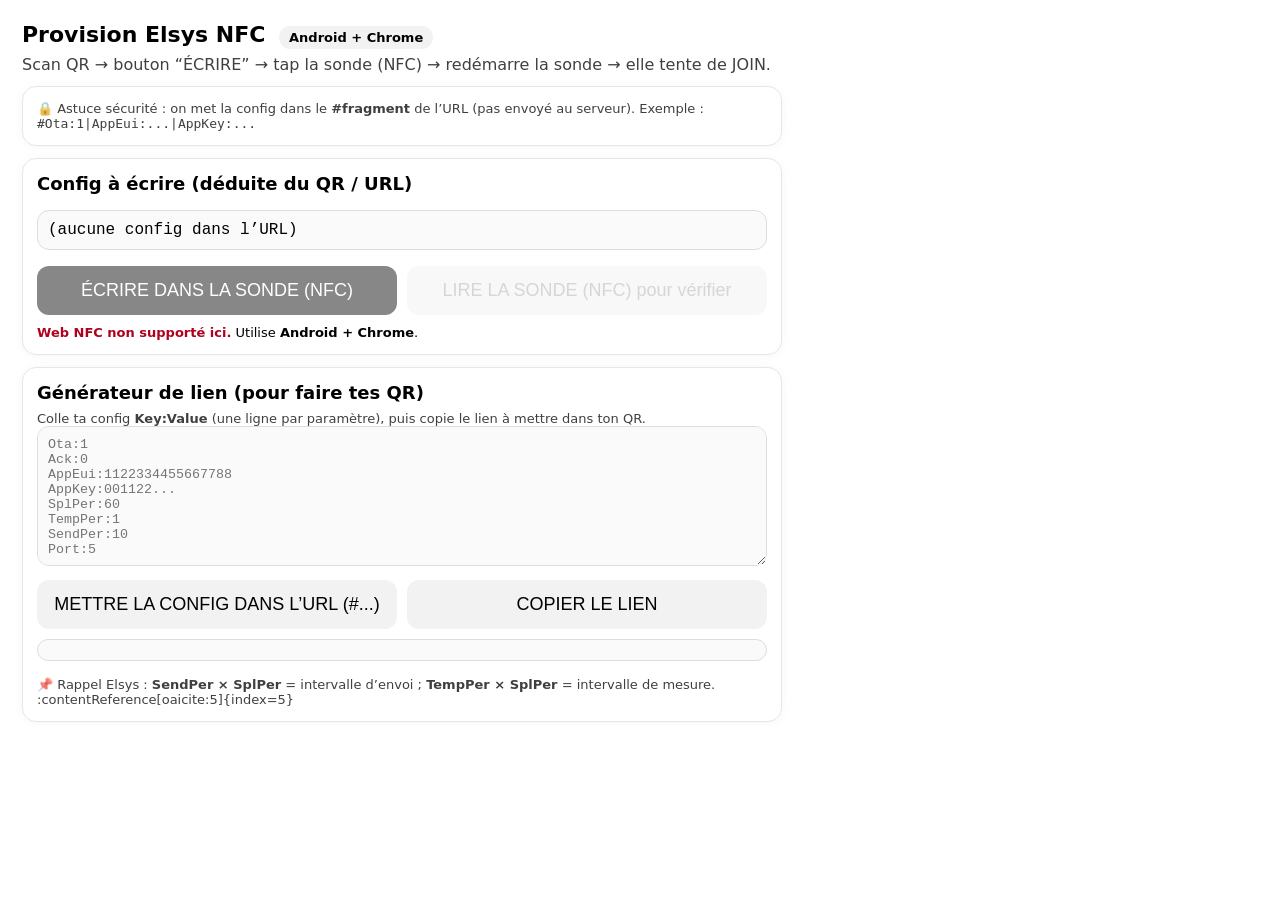
==== index.html @ f0594ad0 "Add files via upload" ====
<!doctype html>
<html lang="fr">
<head>
  <meta charset="utf-8" />
  <meta name="viewport" content="width=device-width,initial-scale=1" />
  <title>Provision Elsys NFC</title>
  <meta name="theme-color" content="#111111">
  <style>
    body{font-family:system-ui,-apple-system,Segoe UI,Roboto,Arial;margin:22px;max-width:760px}
    .card{border:1px solid #e6e6e6;border-radius:14px;padding:14px;margin:12px 0;box-shadow:0 1px 10px rgba(0,0,0,.04)}
    h1{font-size:22px;margin:0 0 6px}
    .muted{opacity:.75}
    button{font-size:18px;padding:14px 14px;border-radius:12px;border:0;cursor:pointer;width:100%}
    button.primary{background:#111;color:#fff}
    button.secondary{background:#f2f2f2}
    button:disabled{opacity:.5;cursor:not-allowed}
    pre, textarea{
      width:100%; box-sizing:border-box; font-family:ui-monospace, SFMono-Regular, Menlo, Monaco, Consolas, "Liberation Mono", monospace;
      border:1px solid #ddd; border-radius:12px; padding:10px; background:#fafafa;
    }
    textarea{min-height:140px}
    .row{display:grid;grid-template-columns:1fr 1fr;gap:10px}
    @media (max-width:700px){ .row{grid-template-columns:1fr} }
    .ok{color:#0a7a20;font-weight:700}
    .ko{color:#b00020;font-weight:700}
    .pill{display:inline-block;padding:4px 10px;border-radius:999px;background:#f2f2f2;font-size:13px;margin-left:6px}
    .small{font-size:13px}
  </style>
</head>

<body>
  <h1>Provision Elsys NFC <span class="pill">Android + Chrome</span></h1>
  <div class="muted">Scan QR → bouton “ÉCRIRE” → tap la sonde (NFC) → redémarre la sonde → elle tente de JOIN.</div>

  <div class="card">
    <div class="small muted">
      🔒 Astuce sécurité : on met la config dans le <b>#fragment</b> de l’URL (pas envoyé au serveur).  
      Exemple : <code>#Ota:1|AppEui:...|AppKey:...</code>
    </div>
  </div>

  <div class="card">
    <h2 style="margin:0 0 8px;font-size:18px;">Config à écrire (déduite du QR / URL)</h2>
    <pre id="cfgPreview">(vide)</pre>

    <div class="row" style="margin-top:10px;">
      <button class="primary" id="writeBtn">ÉCRIRE DANS LA SONDE (NFC)</button>
      <button class="secondary" id="readBtn">LIRE LA SONDE (NFC) pour vérifier</button>
    </div>

    <p id="status" class="small" style="margin:10px 0 0;"></p>
  </div>

  <div class="card">
    <h2 style="margin:0 0 8px;font-size:18px;">Générateur de lien (pour faire tes QR)</h2>
    <div class="muted small">Colle ta config <b>Key:Value</b> (une ligne par paramètre), puis copie le lien à mettre dans ton QR.</div>
    <textarea id="editor" spellcheck="false" placeholder="Ota:1&#10;Ack:0&#10;AppEui:1122334455667788&#10;AppKey:001122...&#10;SplPer:60&#10;TempPer:1&#10;SendPer:10&#10;Port:5"></textarea>

    <div class="row" style="margin-top:10px;">
      <button class="secondary" id="makeLinkBtn">METTRE LA CONFIG DANS L’URL (#...)</button>
      <button class="secondary" id="copyLinkBtn">COPIER LE LIEN</button>
    </div>
    <pre id="linkOut" style="margin-top:10px;"></pre>

    <div class="small muted" style="margin-top:8px;">
      📌 Rappel Elsys : <b>SendPer × SplPer</b> = intervalle d’envoi ; <b>TempPer × SplPer</b> = intervalle de mesure. :contentReference[oaicite:5]{index=5}
    </div>
  </div>

<script>
  // --- Helpers ---
  const $ = (id) => document.getElementById(id);
  const statusEl = $("status");
  const cfgPreview = $("cfgPreview");
  const editor = $("editor");
  const linkOut = $("linkOut");

  function setStatus(html) { statusEl.innerHTML = html; }
  function esc(s){ return s.replaceAll("&","&amp;").replaceAll("<","&lt;").replaceAll(">","&gt;"); }

  function parseCfgFromHash() {
    const h = (location.hash || "").replace(/^#/, "");
    if (!h) return "";
    const decoded = decodeURIComponent(h);
    // allow either '|' or '\n' in hash
    const cfg = decoded.includes("|") ? decoded.split("|").join("\n") : decoded;
    return cfg.trim();
  }

  function cfgToHash(cfgText) {
    // normalize: remove empty lines, keep "Key:Value" lines
    const lines = cfgText.split(/\r?\n/).map(l => l.trim()).filter(Boolean);
    return encodeURIComponent(lines.join("|"));
  }

  function currentLinkWithHash(hashValue) {
    const base = location.origin + location.pathname;
    return base + "#" + hashValue;
  }

  function refreshUI() {
    const cfg = parseCfgFromHash();
    cfgPreview.textContent = cfg || "(aucune config dans l’URL)";
    editor.value = cfg || editor.value;
    linkOut.textContent = cfg ? currentLinkWithHash(cfgToHash(cfg)) : "";
  }

  // --- Web NFC checks ---
  const hasWebNfc = ("NDEFWriter" in window) && ("NDEFReader" in window);

  function requireWebNfcOrExplain() {
    if (!hasWebNfc) {
      setStatus('<span class="ko">Web NFC non supporté ici.</span> Utilise <b>Android + Chrome</b> et un site en HTTPS.');
      return false;
    }
    return true;
  }

  async function writeCfgToNfc(cfg) {
    const writer = new NDEFWriter();
    // Write a single Text record containing the full Key:Value config
    await writer.write({ records: [{ recordType: "text", data: cfg, lang: "en" }] });
  }

  async function readOnceFromNfc(timeoutMs=15000) {
    const reader = new NDEFReader();
    const ac = new AbortController();
    const t = setTimeout(() => ac.abort(), timeoutMs);

    return new Promise(async (resolve, reject) => {
      try {
        reader.onreadingerror = () => reject(new Error("Lecture NFC impossible (essaie de re-taper la sonde)."));
        reader.onreading = (event) => {
          try {
            const recs = event.message.records || [];
            // Try to decode first text record
            for (const r of recs) {
              if (r.recordType === "text") {
                const txt = new TextDecoder(r.encoding || "utf-8").decode(r.data);
                clearTimeout(t);
                ac.abort();
                resolve(txt);
                return;
              }
            }
            clearTimeout(t);
            ac.abort();
            resolve("(Pas de record texte trouvé)");
          } catch (e) {
            clearTimeout(t);
            ac.abort();
            reject(e);
          }
        };

        await reader.scan({ signal: ac.signal });
      } catch (e) {
        clearTimeout(t);
        reject(e);
      }
    });
  }

  // --- Buttons ---
  $("writeBtn").addEventListener("click", async () => {
    setStatus("");
    if (!requireWebNfcOrExplain()) return;

    const cfg = parseCfgFromHash();
    if (!cfg) {
      setStatus('<span class="ko">Aucune config dans l’URL.</span> Colle une config dans le générateur puis clique “METTRE LA CONFIG DANS L’URL”.');
      return;
    }

    try {
      setStatus('Approche la sonde… (écriture NFC en cours)');
      await writeCfgToNfc(cfg);
      setStatus('<span class="ok">OK : config écrite.</span> Redémarre la sonde (pile/aimant selon modèle) pour déclencher le JOIN.');
    } catch (e) {
      setStatus('<span class="ko">Erreur écriture NFC :</span> ' + esc(e.message || String(e)));
    }
  });

  $("readBtn").addEventListener("click", async () => {
    setStatus("");
    if (!requireWebNfcOrExplain()) return;

    try {
      setStatus('Approche la sonde… (lecture NFC)');
      const txt = await readOnceFromNfc();
      setStatus('<span class="ok">Lecture OK.</span> Contenu reçu affiché ci-dessous.');
      cfgPreview.textContent = txt;
    } catch (e) {
      setStatus('<span class="ko">Erreur lecture NFC :</span> ' + esc(e.message || String(e)));
    }
  });

  $("makeLinkBtn").addEventListener("click", () => {
    const hash = cfgToHash(editor.value);
    location.hash = hash;
    refreshUI();
    setStatus('<span class="ok">OK.</span> Ton URL est prête → copie-la et mets-la dans le QR.');
  });

  $("copyLinkBtn").addEventListener("click", async () => {
    const cfg = editor.value.trim();
    if (!cfg) return;
    const url = currentLinkWithHash(cfgToHash(cfg));
    try {
      await navigator.clipboard.writeText(url);
      setStatus('<span class="ok">Lien copié.</span>');
    } catch {
      setStatus('<span class="ko">Impossible de copier automatiquement.</span> Sélectionne le lien dans la zone ci-dessous.');
    }
    linkOut.textContent = url;
  });

  // Service worker (offline after first open)
  if ("serviceWorker" in navigator) {
    window.addEventListener("load", () => {
      navigator.serviceWorker.register("./sw.js").catch(() => {});
    });
  }

  // Init
  refreshUI();

  // Disable buttons if Web NFC missing
  if (!hasWebNfc) {
    $("writeBtn").disabled = true;
    $("readBtn").disabled = true;
    setStatus('<span class="ko">Web NFC non supporté ici.</span> Utilise <b>Android + Chrome</b>.');
  }
</script>
</body>
</html>
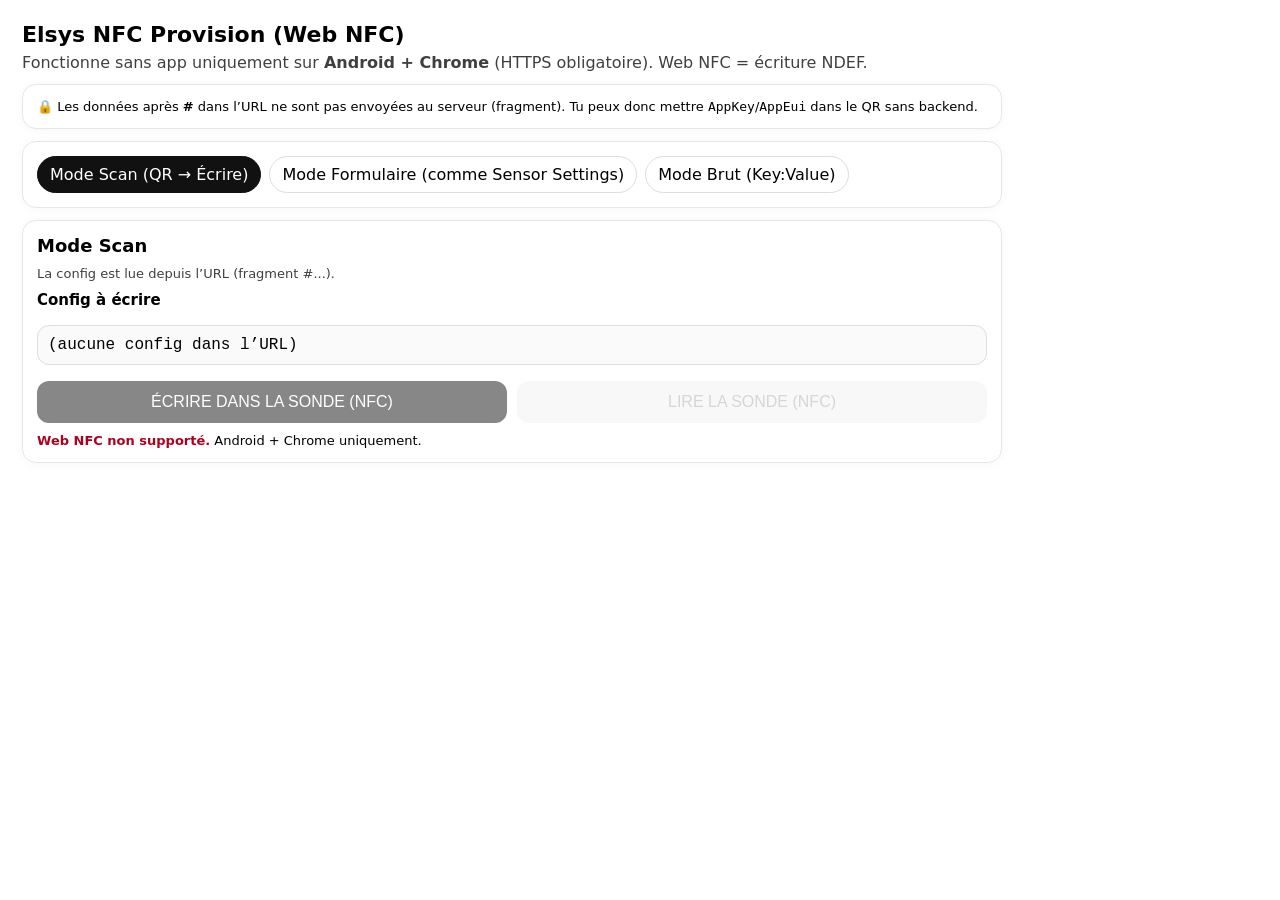
==== commit f4c8bffb: "Update fmt.Println message from 'Hello' to 'Goodbye'" ====
--- a/index.html
+++ b/index.html
@@ -3,125 +3,350 @@
 <head>
   <meta charset="utf-8" />
   <meta name="viewport" content="width=device-width,initial-scale=1" />
-  <title>Provision Elsys NFC</title>
+  <title>Elsys NFC Provision</title>
   <meta name="theme-color" content="#111111">
   <style>
-    body{font-family:system-ui,-apple-system,Segoe UI,Roboto,Arial;margin:22px;max-width:760px}
+    body{font-family:system-ui,-apple-system,Segoe UI,Roboto,Arial;margin:22px;max-width:980px}
+    .muted{opacity:.75}
     .card{border:1px solid #e6e6e6;border-radius:14px;padding:14px;margin:12px 0;box-shadow:0 1px 10px rgba(0,0,0,.04)}
     h1{font-size:22px;margin:0 0 6px}
-    .muted{opacity:.75}
-    button{font-size:18px;padding:14px 14px;border-radius:12px;border:0;cursor:pointer;width:100%}
+    h2{margin:0 0 10px;font-size:18px}
+    .row{display:grid;grid-template-columns:1fr 1fr;gap:10px}
+    @media (max-width:900px){ .row{grid-template-columns:1fr} }
+    button{font-size:16px;padding:12px 14px;border-radius:12px;border:0;cursor:pointer;width:100%}
     button.primary{background:#111;color:#fff}
     button.secondary{background:#f2f2f2}
     button:disabled{opacity:.5;cursor:not-allowed}
-    pre, textarea{
-      width:100%; box-sizing:border-box; font-family:ui-monospace, SFMono-Regular, Menlo, Monaco, Consolas, "Liberation Mono", monospace;
+    pre, textarea, input, select{
+      width:100%; box-sizing:border-box;
+      font-family:ui-monospace, SFMono-Regular, Menlo, Monaco, Consolas, "Liberation Mono", monospace;
       border:1px solid #ddd; border-radius:12px; padding:10px; background:#fafafa;
     }
+    input, select { font-family:system-ui,-apple-system,Segoe UI,Roboto,Arial; background:#fff; }
     textarea{min-height:140px}
-    .row{display:grid;grid-template-columns:1fr 1fr;gap:10px}
-    @media (max-width:700px){ .row{grid-template-columns:1fr} }
     .ok{color:#0a7a20;font-weight:700}
     .ko{color:#b00020;font-weight:700}
-    .pill{display:inline-block;padding:4px 10px;border-radius:999px;background:#f2f2f2;font-size:13px;margin-left:6px}
+    .tabs{display:flex;gap:8px;flex-wrap:wrap}
+    .tab{padding:8px 12px;border-radius:999px;border:1px solid #ddd;cursor:pointer;background:#fff}
+    .tab.active{background:#111;color:#fff;border-color:#111}
+    .grid3{display:grid;grid-template-columns:1fr 1fr 1fr;gap:10px}
+    @media (max-width:900px){ .grid3{grid-template-columns:1fr} }
     .small{font-size:13px}
+    .key{font-family:ui-monospace,monospace}
+    table{width:100%;border-collapse:collapse}
+    td,th{border-bottom:1px solid #eee;padding:8px;text-align:left;vertical-align:top}
   </style>
 </head>
 
 <body>
-  <h1>Provision Elsys NFC <span class="pill">Android + Chrome</span></h1>
-  <div class="muted">Scan QR → bouton “ÉCRIRE” → tap la sonde (NFC) → redémarre la sonde → elle tente de JOIN.</div>
+  <h1>Elsys NFC Provision (Web NFC)</h1>
+  <div class="muted">
+    Fonctionne sans app uniquement sur <b>Android + Chrome</b> (HTTPS obligatoire). Web NFC = écriture NDEF.  
+  </div>
+
+  <div class="card small">
+    🔒 Les données après <b>#</b> dans l’URL ne sont pas envoyées au serveur (fragment).  
+    Tu peux donc mettre <span class="key">AppKey</span>/<span class="key">AppEui</span> dans le QR sans backend.
+  </div>
 
   <div class="card">
-    <div class="small muted">
-      🔒 Astuce sécurité : on met la config dans le <b>#fragment</b> de l’URL (pas envoyé au serveur).  
-      Exemple : <code>#Ota:1|AppEui:...|AppKey:...</code>
+    <div class="tabs">
+      <div class="tab active" id="tabScan">Mode Scan (QR → Écrire)</div>
+      <div class="tab" id="tabBuild">Mode Formulaire (comme Sensor Settings)</div>
+      <div class="tab" id="tabRaw">Mode Brut (Key:Value)</div>
     </div>
   </div>
 
-  <div class="card">
-    <h2 style="margin:0 0 8px;font-size:18px;">Config à écrire (déduite du QR / URL)</h2>
-    <pre id="cfgPreview">(vide)</pre>
+  <!-- MODE SCAN -->
+  <div class="card" id="paneScan">
+    <h2>Mode Scan</h2>
+    <div class="muted small">La config est lue depuis l’URL (fragment #...).</div>
+    <h3 style="margin:10px 0 8px;font-size:15px;">Config à écrire</h3>
+    <pre id="cfgPreview">(aucune config dans l’URL)</pre>
 
     <div class="row" style="margin-top:10px;">
       <button class="primary" id="writeBtn">ÉCRIRE DANS LA SONDE (NFC)</button>
-      <button class="secondary" id="readBtn">LIRE LA SONDE (NFC) pour vérifier</button>
-    </div>
-
+      <button class="secondary" id="readBtn">LIRE LA SONDE (NFC)</button>
+    </div>
     <p id="status" class="small" style="margin:10px 0 0;"></p>
+
+    <div id="readTableWrap" style="display:none;margin-top:10px;">
+      <h3 style="margin:10px 0 8px;font-size:15px;">Contenu lu (décomposé)</h3>
+      <table id="readTable">
+        <thead><tr><th>Key</th><th>Value</th></tr></thead>
+        <tbody></tbody>
+      </table>
+    </div>
   </div>
 
-  <div class="card">
-    <h2 style="margin:0 0 8px;font-size:18px;">Générateur de lien (pour faire tes QR)</h2>
-    <div class="muted small">Colle ta config <b>Key:Value</b> (une ligne par paramètre), puis copie le lien à mettre dans ton QR.</div>
-    <textarea id="editor" spellcheck="false" placeholder="Ota:1&#10;Ack:0&#10;AppEui:1122334455667788&#10;AppKey:001122...&#10;SplPer:60&#10;TempPer:1&#10;SendPer:10&#10;Port:5"></textarea>
+  <!-- MODE BUILDER -->
+  <div class="card" id="paneBuild" style="display:none;">
+    <h2>Mode Formulaire</h2>
+    <div class="muted small">
+      Ce mode génère les lignes <span class="key">Key:Value</span> supportées par les docs Elsys (NFC spec + settings parameter).
+    </div>
+
+    <div class="card" style="background:#fcfcfc;border-color:#eee;">
+      <h3 style="margin:0 0 10px;font-size:15px;">Réseau</h3>
+      <div class="row">
+        <div>
+          <label>Mode activation</label>
+          <select id="f_mode">
+            <option value="OTAA">OTAA</option>
+            <option value="ABP">ABP</option>
+          </select>
+        </div>
+        <div>
+          <label>Ack (Confirmed uplinks)</label>
+          <select id="f_ack">
+            <option value="">(ne pas écrire)</option>
+            <option value="0">0 (Off)</option>
+            <option value="1">1 (On)</option>
+          </select>
+        </div>
+      </div>
+
+      <div class="row" style="margin-top:10px;">
+        <div>
+          <label>JoinEUI / AppEui (OTAA)</label>
+          <input id="f_appeui" placeholder="1122334455667788 (16 hex)" />
+        </div>
+        <div>
+          <label>AppKey (OTAA)</label>
+          <input id="f_appkey" placeholder="001122... (32 hex)" />
+        </div>
+      </div>
+
+      <div class="row" style="margin-top:10px;">
+        <div>
+          <label>DevAddr (ABP)</label>
+          <input id="f_devaddr" placeholder="FE000000 (8 hex)" />
+        </div>
+        <div>
+          <label>AppSKey (ABP)</label>
+          <input id="f_appskey" placeholder="32 hex" />
+        </div>
+      </div>
+
+      <div class="row" style="margin-top:10px;">
+        <div>
+          <label>NwkSKey (ABP)</label>
+          <input id="f_nwkskey" placeholder="32 hex" />
+        </div>
+        <div>
+          <label>Port</label>
+          <input id="f_port" type="number" min="1" max="254" placeholder="5" />
+        </div>
+      </div>
+    </div>
+
+    <div class="card" style="background:#fcfcfc;border-color:#eee;">
+      <h3 style="margin:0 0 10px;font-size:15px;">Radio</h3>
+      <div class="row">
+        <div>
+          <label>Plan</label>
+          <input id="f_plan" type="number" placeholder="(ex: EU868 selon capteur)" />
+        </div>
+        <div>
+          <label>Subband</label>
+          <input id="f_subband" type="number" placeholder="0..7 (hybrid)" />
+        </div>
+      </div>
+      <div class="row" style="margin-top:10px;">
+        <div>
+          <label>DrDef</label>
+          <input id="f_drdef" placeholder="DR0..DR?" />
+        </div>
+        <div>
+          <label>DrMin</label>
+          <input id="f_drmin" placeholder="DR0..DR?" />
+        </div>
+      </div>
+      <div class="row" style="margin-top:10px;">
+        <div>
+          <label>DrMax</label>
+          <input id="f_drmax" placeholder="DR0..DR?" />
+        </div>
+        <div class="muted small" style="align-self:end;">
+          Astuce : si DrMin=DrDef=DrMax, le réseau ne pourra pas changer le DR.
+        </div>
+      </div>
+    </div>
+
+    <div class="card" style="background:#fcfcfc;border-color:#eee;">
+      <h3 style="margin:0 0 10px;font-size:15px;">Périodes (base = SplPer)</h3>
+      <div class="row">
+        <div>
+          <label>SplPer (secondes)</label>
+          <input id="f_splper" type="number" min="1" placeholder="60" />
+        </div>
+        <div>
+          <label>SendPer (multiplicateur)</label>
+          <input id="f_sendper" type="number" min="1" placeholder="10 (=> 10×SplPer)" />
+        </div>
+      </div>
+      <div class="grid3" style="margin-top:10px;">
+        <div><label>TempPer</label><input id="f_tempper" type="number" min="1" placeholder="1" /></div>
+        <div><label>LightPer</label><input id="f_lightper" type="number" min="0" placeholder="" /></div>
+        <div><label>PirPer</label><input id="f_pirper" type="number" min="0" placeholder="" /></div>
+      </div>
+      <div class="grid3" style="margin-top:10px;">
+        <div><label>AccPer</label><input id="f_accper" type="number" min="0" placeholder="" /></div>
+        <div><label>VddPer</label><input id="f_vddper" type="number" min="0" placeholder="" /></div>
+        <div><label>Co2Per</label><input id="f_co2per" type="number" min="0" placeholder="" /></div>
+      </div>
+      <div class="grid3" style="margin-top:10px;">
+        <div><label>ExtPer</label><input id="f_extper" type="number" min="0" placeholder="" /></div>
+        <div><label>SoundPer</label><input id="f_soundper" type="number" min="0" placeholder="" /></div>
+        <div><label>RhPer (legacy)</label><input id="f_rhper" type="number" min="0" placeholder="" /></div>
+      </div>
+    </div>
+
+    <div class="card" style="background:#fcfcfc;border-color:#eee;">
+      <h3 style="margin:0 0 10px;font-size:15px;">PIR / CO2 / Externe</h3>
+      <div class="grid3">
+        <div>
+          <label>PirCfg</label>
+          <input id="f_pircfg" type="number" placeholder="0..6 selon modèle" />
+        </div>
+        <div>
+          <label>PirSens</label>
+          <input id="f_pirsens" type="number" placeholder="0..2" />
+        </div>
+        <div>
+          <label>Co2Cfg</label>
+          <input id="f_co2cfg" type="number" placeholder="1 = calibrer (air frais)" />
+        </div>
+      </div>
+      <div class="row" style="margin-top:10px;">
+        <div>
+          <label>ExtCfg</label>
+          <input id="f_extcfg" type="number" placeholder="0..25 (selon doc)" />
+        </div>
+        <div>
+          <label>ExtPwrTime (ms)</label>
+          <input id="f_extpwr" type="number" min="0" placeholder="" />
+        </div>
+      </div>
+      <div class="row" style="margin-top:10px;">
+        <div>
+          <label>TriggTime (ms)</label>
+          <input id="f_triggtime" type="number" min="0" placeholder="" />
+        </div>
+        <div class="muted small" style="align-self:end;">
+          Les options PIR/Ext dépendent du modèle (ERS/ELT/EMS…).
+        </div>
+      </div>
+    </div>
+
+    <div class="card" style="background:#fcfcfc;border-color:#eee;">
+      <h3 style="margin:0 0 10px;font-size:15px;">Queue / Sécurité / Avancé</h3>
+      <div class="grid3">
+        <div><label>Qsize (0..10)</label><input id="f_qsize" type="number" min="0" max="10" placeholder="" /></div>
+        <div><label>Qoffset (0/1)</label><input id="f_qoffset" type="number" min="0" max="1" placeholder="" /></div>
+        <div><label>Qpurge (0/1)</label><input id="f_qpurge" type="number" min="0" max="1" placeholder="" /></div>
+      </div>
+
+      <div class="row" style="margin-top:10px;">
+        <div>
+          <label>Lock (0 = unlocked)</label>
+          <input id="f_lock" type="number" placeholder="1234" />
+        </div>
+        <div>
+          <label>AccCfg (hex 4 bytes)</label>
+          <input id="f_acccfg" placeholder="00000000" />
+        </div>
+      </div>
+
+      <div class="row" style="margin-top:10px;">
+        <div>
+          <label>Link (hex 4 bytes)</label>
+          <input id="f_link" placeholder="00000000" />
+        </div>
+        <div>
+          <label>PerOvr (hex 4 bytes)</label>
+          <input id="f_perovr" placeholder="00000000" />
+        </div>
+      </div>
+    </div>
 
     <div class="row" style="margin-top:10px;">
-      <button class="secondary" id="makeLinkBtn">METTRE LA CONFIG DANS L’URL (#...)</button>
-      <button class="secondary" id="copyLinkBtn">COPIER LE LIEN</button>
-    </div>
-    <pre id="linkOut" style="margin-top:10px;"></pre>
-
-    <div class="small muted" style="margin-top:8px;">
-      📌 Rappel Elsys : <b>SendPer × SplPer</b> = intervalle d’envoi ; <b>TempPer × SplPer</b> = intervalle de mesure. :contentReference[oaicite:5]{index=5}
-    </div>
+      <button class="secondary" id="buildToUrlBtn">GÉNÉRER LA CONFIG → METTRE DANS L’URL (#...)</button>
+      <button class="secondary" id="copyUrlBtn">COPIER L’URL (pour faire le QR)</button>
+    </div>
+
+    <pre id="buildOut" style="margin-top:10px;"></pre>
   </div>
 
+  <!-- MODE RAW -->
+  <div class="card" id="paneRaw" style="display:none;">
+    <h2>Mode Brut</h2>
+    <div class="muted small">Colle directement des lignes <span class="key">Key:Value</span> (toutes les clés supportées par Elsys fonctionneront).</div>
+    <textarea id="rawEditor" spellcheck="false" placeholder="Ota:1&#10;Ack:0&#10;AppEui:1122334455667788&#10;AppKey:001122..."></textarea>
+    <div class="row" style="margin-top:10px;">
+      <button class="secondary" id="rawToUrlBtn">METTRE DANS L’URL (#...)</button>
+      <button class="secondary" id="rawCopyUrlBtn">COPIER L’URL</button>
+    </div>
+    <pre id="rawOut" style="margin-top:10px;"></pre>
+  </div>
+
 <script>
-  // --- Helpers ---
   const $ = (id) => document.getElementById(id);
   const statusEl = $("status");
   const cfgPreview = $("cfgPreview");
-  const editor = $("editor");
-  const linkOut = $("linkOut");
-
+
+  function esc(s){ return s.replaceAll("&","&amp;").replaceAll("<","&lt;").replaceAll(">","&gt;"); }
   function setStatus(html) { statusEl.innerHTML = html; }
-  function esc(s){ return s.replaceAll("&","&amp;").replaceAll("<","&lt;").replaceAll(">","&gt;"); }
 
   function parseCfgFromHash() {
     const h = (location.hash || "").replace(/^#/, "");
     if (!h) return "";
     const decoded = decodeURIComponent(h);
-    // allow either '|' or '\n' in hash
-    const cfg = decoded.includes("|") ? decoded.split("|").join("\n") : decoded;
-    return cfg.trim();
-  }
-
+    return (decoded.includes("|") ? decoded.split("|").join("\n") : decoded).trim();
+  }
+  function normalizeCfg(text) {
+    return text.split(/\r?\n/).map(l => l.trim()).filter(Boolean).join("\n");
+  }
   function cfgToHash(cfgText) {
-    // normalize: remove empty lines, keep "Key:Value" lines
-    const lines = cfgText.split(/\r?\n/).map(l => l.trim()).filter(Boolean);
+    const lines = normalizeCfg(cfgText).split("\n");
     return encodeURIComponent(lines.join("|"));
   }
-
   function currentLinkWithHash(hashValue) {
     const base = location.origin + location.pathname;
     return base + "#" + hashValue;
   }
 
-  function refreshUI() {
+  function refreshPreview() {
     const cfg = parseCfgFromHash();
     cfgPreview.textContent = cfg || "(aucune config dans l’URL)";
-    editor.value = cfg || editor.value;
-    linkOut.textContent = cfg ? currentLinkWithHash(cfgToHash(cfg)) : "";
-  }
-
-  // --- Web NFC checks ---
+  }
+
+  // Tabs
+  function setTab(which) {
+    const tabs = {Scan:["tabScan","paneScan"], Build:["tabBuild","paneBuild"], Raw:["tabRaw","paneRaw"]};
+    for (const k of Object.keys(tabs)) {
+      const [t,p] = tabs[k];
+      $(t).classList.toggle("active", k===which);
+      $(p).style.display = (k===which) ? "" : "none";
+    }
+  }
+  $("tabScan").onclick = () => setTab("Scan");
+  $("tabBuild").onclick = () => setTab("Build");
+  $("tabRaw").onclick = () => setTab("Raw");
+
+  // Web NFC
   const hasWebNfc = ("NDEFWriter" in window) && ("NDEFReader" in window);
-
   function requireWebNfcOrExplain() {
     if (!hasWebNfc) {
-      setStatus('<span class="ko">Web NFC non supporté ici.</span> Utilise <b>Android + Chrome</b> et un site en HTTPS.');
+      setStatus('<span class="ko">Web NFC non supporté.</span> Utilise Android + Chrome et un site en HTTPS.');
       return false;
     }
     return true;
   }
-
   async function writeCfgToNfc(cfg) {
     const writer = new NDEFWriter();
-    // Write a single Text record containing the full Key:Value config
     await writer.write({ records: [{ recordType: "text", data: cfg, lang: "en" }] });
   }
-
   async function readOnceFromNfc(timeoutMs=15000) {
     const reader = new NDEFReader();
     const ac = new AbortController();
@@ -133,103 +358,184 @@
         reader.onreading = (event) => {
           try {
             const recs = event.message.records || [];
-            // Try to decode first text record
             for (const r of recs) {
               if (r.recordType === "text") {
                 const txt = new TextDecoder(r.encoding || "utf-8").decode(r.data);
-                clearTimeout(t);
-                ac.abort();
-                resolve(txt);
-                return;
+                clearTimeout(t); ac.abort(); resolve(txt); return;
               }
             }
-            clearTimeout(t);
-            ac.abort();
+            clearTimeout(t); ac.abort();
             resolve("(Pas de record texte trouvé)");
           } catch (e) {
-            clearTimeout(t);
-            ac.abort();
-            reject(e);
+            clearTimeout(t); ac.abort(); reject(e);
           }
         };
-
         await reader.scan({ signal: ac.signal });
       } catch (e) {
-        clearTimeout(t);
-        reject(e);
+        clearTimeout(t); reject(e);
       }
     });
   }
 
-  // --- Buttons ---
-  $("writeBtn").addEventListener("click", async () => {
+  // Scan pane buttons
+  $("writeBtn").onclick = async () => {
     setStatus("");
     if (!requireWebNfcOrExplain()) return;
-
     const cfg = parseCfgFromHash();
-    if (!cfg) {
-      setStatus('<span class="ko">Aucune config dans l’URL.</span> Colle une config dans le générateur puis clique “METTRE LA CONFIG DANS L’URL”.');
-      return;
-    }
-
+    if (!cfg) { setStatus('<span class="ko">Aucune config dans l’URL.</span>'); return; }
     try {
-      setStatus('Approche la sonde… (écriture NFC en cours)');
+      setStatus("Approche la sonde… (écriture NFC)");
       await writeCfgToNfc(cfg);
-      setStatus('<span class="ok">OK : config écrite.</span> Redémarre la sonde (pile/aimant selon modèle) pour déclencher le JOIN.');
+      setStatus('<span class="ok">OK : config écrite.</span> Le capteur peut redémarrer après changement (≈ 5s).');
     } catch (e) {
       setStatus('<span class="ko">Erreur écriture NFC :</span> ' + esc(e.message || String(e)));
     }
-  });
-
-  $("readBtn").addEventListener("click", async () => {
+  };
+
+  function fillReadTable(text) {
+    const wrap = $("readTableWrap");
+    const tbody = $("readTable").querySelector("tbody");
+    tbody.innerHTML = "";
+    const lines = normalizeCfg(text).split("\n").filter(Boolean);
+    for (const line of lines) {
+      const idx = line.indexOf(":");
+      const k = idx>=0 ? line.slice(0, idx).trim() : line.trim();
+      const v = idx>=0 ? line.slice(idx+1).trim() : "";
+      const tr = document.createElement("tr");
+      tr.innerHTML = `<td class="key">${esc(k)}</td><td>${esc(v)}</td>`;
+      tbody.appendChild(tr);
+    }
+    wrap.style.display = "";
+  }
+
+  $("readBtn").onclick = async () => {
     setStatus("");
     if (!requireWebNfcOrExplain()) return;
-
     try {
-      setStatus('Approche la sonde… (lecture NFC)');
+      setStatus("Approche la sonde… (lecture NFC)");
       const txt = await readOnceFromNfc();
-      setStatus('<span class="ok">Lecture OK.</span> Contenu reçu affiché ci-dessous.');
+      setStatus('<span class="ok">Lecture OK.</span>');
       cfgPreview.textContent = txt;
+      fillReadTable(txt);
     } catch (e) {
       setStatus('<span class="ko">Erreur lecture NFC :</span> ' + esc(e.message || String(e)));
     }
-  });
-
-  $("makeLinkBtn").addEventListener("click", () => {
-    const hash = cfgToHash(editor.value);
-    location.hash = hash;
-    refreshUI();
-    setStatus('<span class="ok">OK.</span> Ton URL est prête → copie-la et mets-la dans le QR.');
-  });
-
-  $("copyLinkBtn").addEventListener("click", async () => {
-    const cfg = editor.value.trim();
-    if (!cfg) return;
+  };
+
+  // Builder -> config lines
+  function addLine(lines, key, val) {
+    if (val === null || val === undefined) return;
+    const s = String(val).trim();
+    if (!s) return;
+    lines.push(`${key}:${s}`);
+  }
+
+  function buildConfigFromForm() {
+    const lines = [];
+    const mode = $("f_mode").value;
+
+    // Mode
+    addLine(lines, "Ota", mode === "OTAA" ? "1" : "0");
+    addLine(lines, "Ack", $("f_ack").value);
+
+    if (mode === "OTAA") {
+      addLine(lines, "AppEui", $("f_appeui").value);
+      addLine(lines, "AppKey", $("f_appkey").value);
+    } else {
+      addLine(lines, "DevAddr", $("f_devaddr").value);
+      addLine(lines, "AppSKey", $("f_appskey").value);
+      addLine(lines, "NwkSKey", $("f_nwkskey").value);
+    }
+
+    addLine(lines, "Port", $("f_port").value);
+
+    // Radio
+    addLine(lines, "Plan", $("f_plan").value);
+    addLine(lines, "Subband", $("f_subband").value);
+    addLine(lines, "DrDef", $("f_drdef").value);
+    addLine(lines, "DrMin", $("f_drmin").value);
+    addLine(lines, "DrMax", $("f_drmax").value);
+
+    // Periods
+    addLine(lines, "SplPer", $("f_splper").value);
+    addLine(lines, "SendPer", $("f_sendper").value);
+    addLine(lines, "TempPer", $("f_tempper").value);
+    addLine(lines, "LightPer", $("f_lightper").value);
+    addLine(lines, "PirPer", $("f_pirper").value);
+    addLine(lines, "AccPer", $("f_accper").value);
+    addLine(lines, "VddPer", $("f_vddper").value);
+    addLine(lines, "Co2Per", $("f_co2per").value);
+    addLine(lines, "ExtPer", $("f_extper").value);
+    addLine(lines, "SoundPer", $("f_soundper").value);
+    addLine(lines, "RhPer", $("f_rhper").value);
+
+    // PIR/Ext/CO2
+    addLine(lines, "PirCfg", $("f_pircfg").value);
+    addLine(lines, "PirSens", $("f_pirsens").value);
+    addLine(lines, "Co2Cfg", $("f_co2cfg").value);
+    addLine(lines, "ExtCfg", $("f_extcfg").value);
+    addLine(lines, "ExtPwrTime", $("f_extpwr").value);
+    addLine(lines, "TriggTime", $("f_triggtime").value);
+
+    // Queue / security / advanced
+    addLine(lines, "Qsize", $("f_qsize").value);
+    addLine(lines, "Qoffset", $("f_qoffset").value);
+    addLine(lines, "Qpurge", $("f_qpurge").value);
+    addLine(lines, "Lock", $("f_lock").value);
+    addLine(lines, "AccCfg", $("f_acccfg").value);
+    addLine(lines, "Link", $("f_link").value);
+    addLine(lines, "PerOvr", $("f_perovr").value);
+
+    return lines.join("\n");
+  }
+
+  $("buildToUrlBtn").onclick = () => {
+    const cfg = buildConfigFromForm();
+    $("buildOut").textContent = cfg || "(vide)";
     const url = currentLinkWithHash(cfgToHash(cfg));
-    try {
-      await navigator.clipboard.writeText(url);
-      setStatus('<span class="ok">Lien copié.</span>');
-    } catch {
-      setStatus('<span class="ko">Impossible de copier automatiquement.</span> Sélectionne le lien dans la zone ci-dessous.');
-    }
-    linkOut.textContent = url;
-  });
-
-  // Service worker (offline after first open)
-  if ("serviceWorker" in navigator) {
-    window.addEventListener("load", () => {
-      navigator.serviceWorker.register("./sw.js").catch(() => {});
-    });
-  }
+    location.hash = cfgToHash(cfg);
+    refreshPreview();
+    setStatus('<span class="ok">Config générée.</span> Tu peux maintenant retourner en “Mode Scan” et écrire en NFC.');
+  };
+
+  $("copyUrlBtn").onclick = async () => {
+    const cfg = buildConfigFromForm();
+    $("buildOut").textContent = cfg || "(vide)";
+    const url = currentLinkWithHash(cfgToHash(cfg));
+    try { await navigator.clipboard.writeText(url); }
+    catch {}
+    $("buildOut").textContent = url;
+    setStatus('<span class="ok">URL prête pour QR.</span>');
+  };
+
+  // Raw mode
+  $("rawToUrlBtn").onclick = () => {
+    const cfg = normalizeCfg($("rawEditor").value);
+    const url = currentLinkWithHash(cfgToHash(cfg));
+    location.hash = cfgToHash(cfg);
+    $("rawOut").textContent = url;
+    refreshPreview();
+    setStatus('<span class="ok">OK.</span>');
+  };
+  $("rawCopyUrlBtn").onclick = async () => {
+    const cfg = normalizeCfg($("rawEditor").value);
+    const url = currentLinkWithHash(cfgToHash(cfg));
+    try { await navigator.clipboard.writeText(url); } catch {}
+    $("rawOut").textContent = url;
+    setStatus('<span class="ok">URL copiée.</span>');
+  };
 
   // Init
-  refreshUI();
-
-  // Disable buttons if Web NFC missing
+  refreshPreview();
   if (!hasWebNfc) {
     $("writeBtn").disabled = true;
     $("readBtn").disabled = true;
-    setStatus('<span class="ko">Web NFC non supporté ici.</span> Utilise <b>Android + Chrome</b>.');
+    setStatus('<span class="ko">Web NFC non supporté.</span> Android + Chrome uniquement.');
+  }
+
+  // Service worker (offline after first open)
+  if ("serviceWorker" in navigator) {
+    window.addEventListener("load", () => navigator.serviceWorker.register("./sw.js").catch(()=>{}));
   }
 </script>
 </body>
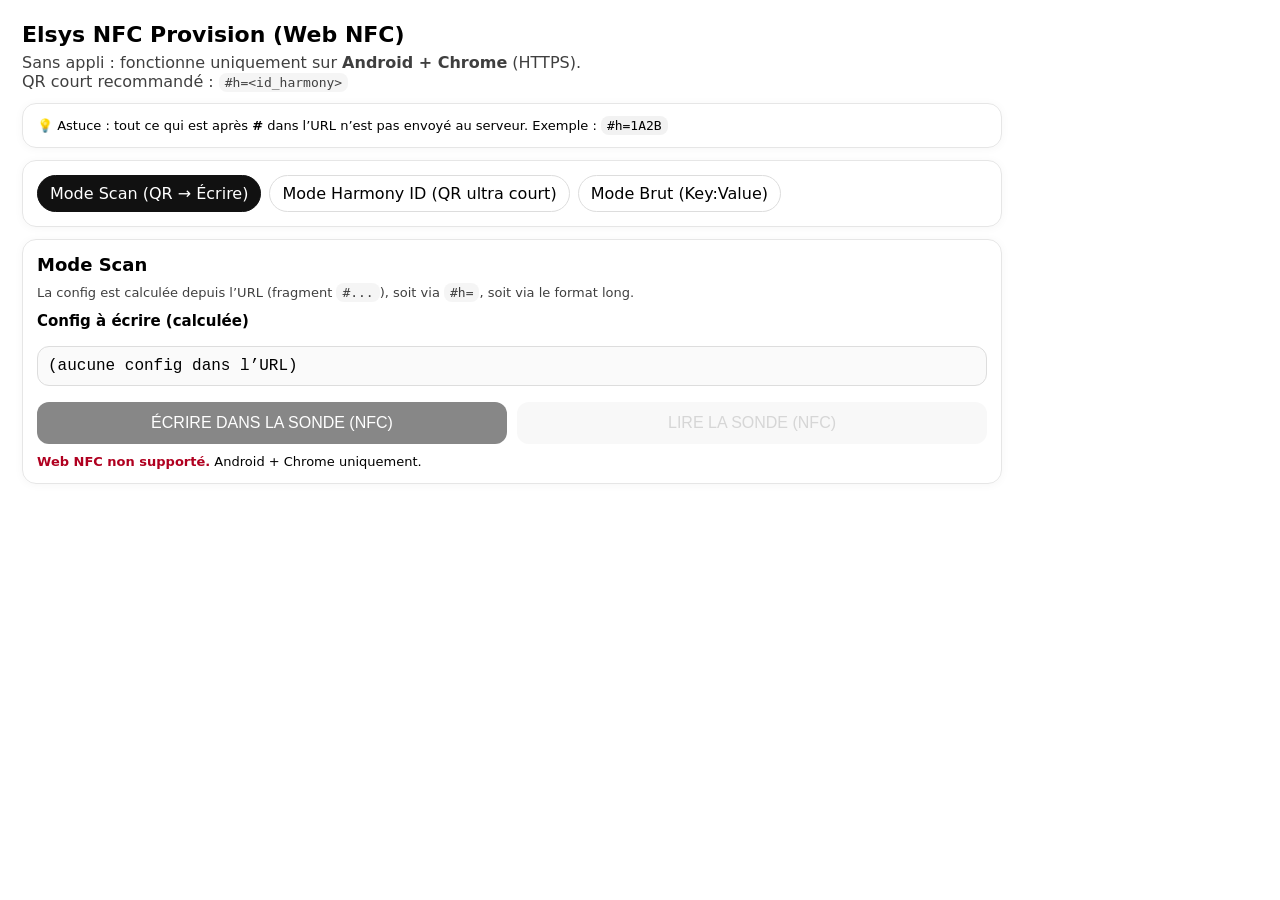
==== commit 3dee9d92: "Update index.html" ====
--- a/index.html
+++ b/index.html
@@ -11,6 +11,7 @@
     .card{border:1px solid #e6e6e6;border-radius:14px;padding:14px;margin:12px 0;box-shadow:0 1px 10px rgba(0,0,0,.04)}
     h1{font-size:22px;margin:0 0 6px}
     h2{margin:0 0 10px;font-size:18px}
+    h3{margin:12px 0 8px;font-size:15px}
     .row{display:grid;grid-template-columns:1fr 1fr;gap:10px}
     @media (max-width:900px){ .row{grid-template-columns:1fr} }
     button{font-size:16px;padding:12px 14px;border-radius:12px;border:0;cursor:pointer;width:100%}
@@ -19,8 +20,13 @@
     button:disabled{opacity:.5;cursor:not-allowed}
     pre, textarea, input, select{
       width:100%; box-sizing:border-box;
+      border:1px solid #ddd; border-radius:12px; padding:10px;
+    }
+    pre, textarea{
       font-family:ui-monospace, SFMono-Regular, Menlo, Monaco, Consolas, "Liberation Mono", monospace;
-      border:1px solid #ddd; border-radius:12px; padding:10px; background:#fafafa;
+      background:#fafafa;
+      white-space:pre-wrap;
+      word-break:break-word;
     }
     input, select { font-family:system-ui,-apple-system,Segoe UI,Roboto,Arial; background:#fff; }
     textarea{min-height:140px}
@@ -29,30 +35,27 @@
     .tabs{display:flex;gap:8px;flex-wrap:wrap}
     .tab{padding:8px 12px;border-radius:999px;border:1px solid #ddd;cursor:pointer;background:#fff}
     .tab.active{background:#111;color:#fff;border-color:#111}
-    .grid3{display:grid;grid-template-columns:1fr 1fr 1fr;gap:10px}
-    @media (max-width:900px){ .grid3{grid-template-columns:1fr} }
     .small{font-size:13px}
-    .key{font-family:ui-monospace,monospace}
-    table{width:100%;border-collapse:collapse}
-    td,th{border-bottom:1px solid #eee;padding:8px;text-align:left;vertical-align:top}
+    code{background:#f2f2f2;padding:2px 6px;border-radius:8px}
   </style>
 </head>
 
 <body>
   <h1>Elsys NFC Provision (Web NFC)</h1>
   <div class="muted">
-    Fonctionne sans app uniquement sur <b>Android + Chrome</b> (HTTPS obligatoire). Web NFC = écriture NDEF.  
+    Sans appli : fonctionne uniquement sur <b>Android + Chrome</b> (HTTPS).<br>
+    QR court recommandé : <code>#h=&lt;id_harmony&gt;</code>
   </div>
 
   <div class="card small">
-    🔒 Les données après <b>#</b> dans l’URL ne sont pas envoyées au serveur (fragment).  
-    Tu peux donc mettre <span class="key">AppKey</span>/<span class="key">AppEui</span> dans le QR sans backend.
+    💡 Astuce : tout ce qui est après <b>#</b> dans l’URL n’est pas envoyé au serveur.  
+    Exemple : <code>#h=1A2B</code>
   </div>
 
   <div class="card">
     <div class="tabs">
       <div class="tab active" id="tabScan">Mode Scan (QR → Écrire)</div>
-      <div class="tab" id="tabBuild">Mode Formulaire (comme Sensor Settings)</div>
+      <div class="tab" id="tabHarmony">Mode Harmony ID (QR ultra court)</div>
       <div class="tab" id="tabRaw">Mode Brut (Key:Value)</div>
     </div>
   </div>
@@ -60,8 +63,11 @@
   <!-- MODE SCAN -->
   <div class="card" id="paneScan">
     <h2>Mode Scan</h2>
-    <div class="muted small">La config est lue depuis l’URL (fragment #...).</div>
-    <h3 style="margin:10px 0 8px;font-size:15px;">Config à écrire</h3>
+    <div class="muted small">
+      La config est calculée depuis l’URL (fragment <code>#...</code>), soit via <code>#h=</code>, soit via le format long.
+    </div>
+
+    <h3>Config à écrire (calculée)</h3>
     <pre id="cfgPreview">(aucune config dans l’URL)</pre>
 
     <div class="row" style="margin-top:10px;">
@@ -69,261 +75,218 @@
       <button class="secondary" id="readBtn">LIRE LA SONDE (NFC)</button>
     </div>
     <p id="status" class="small" style="margin:10px 0 0;"></p>
-
-    <div id="readTableWrap" style="display:none;margin-top:10px;">
-      <h3 style="margin:10px 0 8px;font-size:15px;">Contenu lu (décomposé)</h3>
-      <table id="readTable">
-        <thead><tr><th>Key</th><th>Value</th></tr></thead>
-        <tbody></tbody>
-      </table>
-    </div>
-  </div>
-
-  <!-- MODE BUILDER -->
-  <div class="card" id="paneBuild" style="display:none;">
-    <h2>Mode Formulaire</h2>
+  </div>
+
+  <!-- MODE HARMONY -->
+  <div class="card" id="paneHarmony" style="display:none;">
+    <h2>Mode Harmony ID (QR ultra court)</h2>
     <div class="muted small">
-      Ce mode génère les lignes <span class="key">Key:Value</span> supportées par les docs Elsys (NFC spec + settings parameter).
-    </div>
-
-    <div class="card" style="background:#fcfcfc;border-color:#eee;">
-      <h3 style="margin:0 0 10px;font-size:15px;">Réseau</h3>
-      <div class="row">
-        <div>
-          <label>Mode activation</label>
-          <select id="f_mode">
-            <option value="OTAA">OTAA</option>
-            <option value="ABP">ABP</option>
-          </select>
+      Tu mets seulement l’ID Harmony dans le QR : <code>#h=1A2B</code><br>
+      La page calcule automatiquement :
+      <ul>
+        <li><code>AppEui = APP_EUI_PREFIX + &lt;id_harmony&gt;</code> (paddé pour faire 16 hex)</li>
+        <li><code>AppKey = APP_KEY_PREFIX + &lt;id_harmony&gt;</code> (paddé pour faire 32 hex)</li>
+      </ul>
+      ⚠️ Tes préfixes doivent être plus courts que 16 (AppEui) et 32 (AppKey) en hex.
+    </div>
+
+    <div class="row">
+      <div>
+        <label><b>ID Harmony</b> (hex, ex: 1A2B, 000F, 12ABCD)</label>
+        <input id="h_id" placeholder="1A2B" />
+        <div class="muted small">Conseil : reste sur un ID court en hex, ça garde le QR petit.</div>
+      </div>
+      <div>
+        <label><b>Options (facultatif)</b></label>
+        <div class="row" style="grid-template-columns:1fr 1fr;gap:8px">
+          <div><input id="h_spl" type="number" placeholder="spl (SplPer) = 60" /></div>
+          <div><input id="h_tp" type="number" placeholder="tp (TempPer) = 1" /></div>
         </div>
-        <div>
-          <label>Ack (Confirmed uplinks)</label>
-          <select id="f_ack">
-            <option value="">(ne pas écrire)</option>
-            <option value="0">0 (Off)</option>
-            <option value="1">1 (On)</option>
-          </select>
+        <div class="row" style="grid-template-columns:1fr 1fr;gap:8px;margin-top:8px">
+          <div><input id="h_sp" type="number" placeholder="sp (SendPer) = 10" /></div>
+          <div><input id="h_p"  type="number" placeholder="p (Port) = 5" /></div>
+        </div>
+        <div class="row" style="grid-template-columns:1fr 1fr;gap:8px;margin-top:8px">
+          <div>
+            <select id="h_a">
+              <option value="">a (Ack) = 0 (défaut)</option>
+              <option value="0">a=0 (unconfirmed)</option>
+              <option value="1">a=1 (confirmed)</option>
+            </select>
+          </div>
+          <div>
+            <select id="h_o">
+              <option value="">o (Ota) = 1 (défaut)</option>
+              <option value="1">o=1 (OTAA)</option>
+              <option value="0">o=0 (ABP) ⚠️</option>
+            </select>
+          </div>
         </div>
       </div>
-
-      <div class="row" style="margin-top:10px;">
-        <div>
-          <label>JoinEUI / AppEui (OTAA)</label>
-          <input id="f_appeui" placeholder="1122334455667788 (16 hex)" />
-        </div>
-        <div>
-          <label>AppKey (OTAA)</label>
-          <input id="f_appkey" placeholder="001122... (32 hex)" />
-        </div>
-      </div>
-
-      <div class="row" style="margin-top:10px;">
-        <div>
-          <label>DevAddr (ABP)</label>
-          <input id="f_devaddr" placeholder="FE000000 (8 hex)" />
-        </div>
-        <div>
-          <label>AppSKey (ABP)</label>
-          <input id="f_appskey" placeholder="32 hex" />
-        </div>
-      </div>
-
-      <div class="row" style="margin-top:10px;">
-        <div>
-          <label>NwkSKey (ABP)</label>
-          <input id="f_nwkskey" placeholder="32 hex" />
-        </div>
-        <div>
-          <label>Port</label>
-          <input id="f_port" type="number" min="1" max="254" placeholder="5" />
-        </div>
-      </div>
-    </div>
-
-    <div class="card" style="background:#fcfcfc;border-color:#eee;">
-      <h3 style="margin:0 0 10px;font-size:15px;">Radio</h3>
-      <div class="row">
-        <div>
-          <label>Plan</label>
-          <input id="f_plan" type="number" placeholder="(ex: EU868 selon capteur)" />
-        </div>
-        <div>
-          <label>Subband</label>
-          <input id="f_subband" type="number" placeholder="0..7 (hybrid)" />
-        </div>
-      </div>
-      <div class="row" style="margin-top:10px;">
-        <div>
-          <label>DrDef</label>
-          <input id="f_drdef" placeholder="DR0..DR?" />
-        </div>
-        <div>
-          <label>DrMin</label>
-          <input id="f_drmin" placeholder="DR0..DR?" />
-        </div>
-      </div>
-      <div class="row" style="margin-top:10px;">
-        <div>
-          <label>DrMax</label>
-          <input id="f_drmax" placeholder="DR0..DR?" />
-        </div>
-        <div class="muted small" style="align-self:end;">
-          Astuce : si DrMin=DrDef=DrMax, le réseau ne pourra pas changer le DR.
-        </div>
-      </div>
-    </div>
-
-    <div class="card" style="background:#fcfcfc;border-color:#eee;">
-      <h3 style="margin:0 0 10px;font-size:15px;">Périodes (base = SplPer)</h3>
-      <div class="row">
-        <div>
-          <label>SplPer (secondes)</label>
-          <input id="f_splper" type="number" min="1" placeholder="60" />
-        </div>
-        <div>
-          <label>SendPer (multiplicateur)</label>
-          <input id="f_sendper" type="number" min="1" placeholder="10 (=> 10×SplPer)" />
-        </div>
-      </div>
-      <div class="grid3" style="margin-top:10px;">
-        <div><label>TempPer</label><input id="f_tempper" type="number" min="1" placeholder="1" /></div>
-        <div><label>LightPer</label><input id="f_lightper" type="number" min="0" placeholder="" /></div>
-        <div><label>PirPer</label><input id="f_pirper" type="number" min="0" placeholder="" /></div>
-      </div>
-      <div class="grid3" style="margin-top:10px;">
-        <div><label>AccPer</label><input id="f_accper" type="number" min="0" placeholder="" /></div>
-        <div><label>VddPer</label><input id="f_vddper" type="number" min="0" placeholder="" /></div>
-        <div><label>Co2Per</label><input id="f_co2per" type="number" min="0" placeholder="" /></div>
-      </div>
-      <div class="grid3" style="margin-top:10px;">
-        <div><label>ExtPer</label><input id="f_extper" type="number" min="0" placeholder="" /></div>
-        <div><label>SoundPer</label><input id="f_soundper" type="number" min="0" placeholder="" /></div>
-        <div><label>RhPer (legacy)</label><input id="f_rhper" type="number" min="0" placeholder="" /></div>
-      </div>
-    </div>
-
-    <div class="card" style="background:#fcfcfc;border-color:#eee;">
-      <h3 style="margin:0 0 10px;font-size:15px;">PIR / CO2 / Externe</h3>
-      <div class="grid3">
-        <div>
-          <label>PirCfg</label>
-          <input id="f_pircfg" type="number" placeholder="0..6 selon modèle" />
-        </div>
-        <div>
-          <label>PirSens</label>
-          <input id="f_pirsens" type="number" placeholder="0..2" />
-        </div>
-        <div>
-          <label>Co2Cfg</label>
-          <input id="f_co2cfg" type="number" placeholder="1 = calibrer (air frais)" />
-        </div>
-      </div>
-      <div class="row" style="margin-top:10px;">
-        <div>
-          <label>ExtCfg</label>
-          <input id="f_extcfg" type="number" placeholder="0..25 (selon doc)" />
-        </div>
-        <div>
-          <label>ExtPwrTime (ms)</label>
-          <input id="f_extpwr" type="number" min="0" placeholder="" />
-        </div>
-      </div>
-      <div class="row" style="margin-top:10px;">
-        <div>
-          <label>TriggTime (ms)</label>
-          <input id="f_triggtime" type="number" min="0" placeholder="" />
-        </div>
-        <div class="muted small" style="align-self:end;">
-          Les options PIR/Ext dépendent du modèle (ERS/ELT/EMS…).
-        </div>
-      </div>
-    </div>
-
-    <div class="card" style="background:#fcfcfc;border-color:#eee;">
-      <h3 style="margin:0 0 10px;font-size:15px;">Queue / Sécurité / Avancé</h3>
-      <div class="grid3">
-        <div><label>Qsize (0..10)</label><input id="f_qsize" type="number" min="0" max="10" placeholder="" /></div>
-        <div><label>Qoffset (0/1)</label><input id="f_qoffset" type="number" min="0" max="1" placeholder="" /></div>
-        <div><label>Qpurge (0/1)</label><input id="f_qpurge" type="number" min="0" max="1" placeholder="" /></div>
-      </div>
-
-      <div class="row" style="margin-top:10px;">
-        <div>
-          <label>Lock (0 = unlocked)</label>
-          <input id="f_lock" type="number" placeholder="1234" />
-        </div>
-        <div>
-          <label>AccCfg (hex 4 bytes)</label>
-          <input id="f_acccfg" placeholder="00000000" />
-        </div>
-      </div>
-
-      <div class="row" style="margin-top:10px;">
-        <div>
-          <label>Link (hex 4 bytes)</label>
-          <input id="f_link" placeholder="00000000" />
-        </div>
-        <div>
-          <label>PerOvr (hex 4 bytes)</label>
-          <input id="f_perovr" placeholder="00000000" />
-        </div>
-      </div>
     </div>
 
     <div class="row" style="margin-top:10px;">
-      <button class="secondary" id="buildToUrlBtn">GÉNÉRER LA CONFIG → METTRE DANS L’URL (#...)</button>
-      <button class="secondary" id="copyUrlBtn">COPIER L’URL (pour faire le QR)</button>
-    </div>
-
-    <pre id="buildOut" style="margin-top:10px;"></pre>
+      <button class="secondary" id="h_makeUrlBtn">GÉNÉRER URL COURTE (pour QR)</button>
+      <button class="secondary" id="h_copyUrlBtn">COPIER L’URL</button>
+    </div>
+
+    <h3>URL à mettre dans le QR</h3>
+    <pre id="h_urlOut"></pre>
+
+    <h3>Config générée (ce qui sera écrit en NFC)</h3>
+    <pre id="h_cfgOut"></pre>
   </div>
 
   <!-- MODE RAW -->
   <div class="card" id="paneRaw" style="display:none;">
-    <h2>Mode Brut</h2>
-    <div class="muted small">Colle directement des lignes <span class="key">Key:Value</span> (toutes les clés supportées par Elsys fonctionneront).</div>
-    <textarea id="rawEditor" spellcheck="false" placeholder="Ota:1&#10;Ack:0&#10;AppEui:1122334455667788&#10;AppKey:001122..."></textarea>
+    <h2>Mode Brut (Key:Value)</h2>
+    <div class="muted small">
+      Colle des lignes <code>Key:Value</code> (une par ligne), puis génère l’URL longue (moins adapté au 9mm).
+    </div>
+    <textarea id="rawEditor" spellcheck="false" placeholder="Ota:1&#10;Ack:0&#10;AppEui:1122334455667788&#10;AppKey:001122...&#10;SplPer:60&#10;TempPer:1&#10;SendPer:10&#10;Port:5"></textarea>
+
     <div class="row" style="margin-top:10px;">
       <button class="secondary" id="rawToUrlBtn">METTRE DANS L’URL (#...)</button>
       <button class="secondary" id="rawCopyUrlBtn">COPIER L’URL</button>
     </div>
-    <pre id="rawOut" style="margin-top:10px;"></pre>
+
+    <h3>URL générée</h3>
+    <pre id="rawOut"></pre>
   </div>
 
 <script>
+  /******************************************************************
+   * ⚠️ À ADAPTER ICI : tes préfixes (HEX)
+   ******************************************************************/
+  const APP_EUI_PREFIX = "EF1C1AEF1C1A";             // ex: "EF1C1AEF1C1A"
+  const APP_KEY_PREFIX = "EF1C1AEF1C1AEF1C1AEF1C1AFFFF"; // ex: "EF1C1AEF1C1AEF1C1AEF1C1AFFFF"
+
+  /******************************************************************
+   * Helpers
+   ******************************************************************/
   const $ = (id) => document.getElementById(id);
   const statusEl = $("status");
   const cfgPreview = $("cfgPreview");
 
-  function esc(s){ return s.replaceAll("&","&amp;").replaceAll("<","&lt;").replaceAll(">","&gt;"); }
+  function esc(s){ return String(s).replaceAll("&","&amp;").replaceAll("<","&lt;").replaceAll(">","&gt;"); }
   function setStatus(html) { statusEl.innerHTML = html; }
 
-  function parseCfgFromHash() {
-    const h = (location.hash || "").replace(/^#/, "");
-    if (!h) return "";
-    const decoded = decodeURIComponent(h);
-    return (decoded.includes("|") ? decoded.split("|").join("\n") : decoded).trim();
-  }
   function normalizeCfg(text) {
-    return text.split(/\r?\n/).map(l => l.trim()).filter(Boolean).join("\n");
-  }
+    return (text || "")
+      .split(/\r?\n/)
+      .map(l => l.trim())
+      .filter(Boolean)
+      .join("\n");
+  }
+
   function cfgToHash(cfgText) {
     const lines = normalizeCfg(cfgText).split("\n");
     return encodeURIComponent(lines.join("|"));
   }
+
   function currentLinkWithHash(hashValue) {
     const base = location.origin + location.pathname;
     return base + "#" + hashValue;
   }
 
+  function isHex(s) {
+    return /^[0-9A-F]+$/i.test(s);
+  }
+
+  function padLeftHex(hex, len) {
+    hex = (hex || "").toUpperCase().replace(/[^0-9A-F]/g, "");
+    return hex.padStart(len, "0");
+  }
+
+  function addLine(lines, k, v) {
+    if (v === null || v === undefined) return;
+    const s = String(v).trim();
+    if (!s) return;
+    lines.push(`${k}:${s}`);
+  }
+
+  /******************************************************************
+   * Génération AppEui/AppKey à partir de l’ID Harmony
+   ******************************************************************/
+  function buildCfgFromHarmonyId(harmonyId, params) {
+    const lines = [];
+
+    const needEui = 16 - APP_EUI_PREFIX.length; // AppEui = 16 hex
+    const needKey = 32 - APP_KEY_PREFIX.length; // AppKey = 32 hex
+
+    if (needEui <= 0) throw new Error("APP_EUI_PREFIX trop long (doit être < 16 hex).");
+    if (needKey <= 0) throw new Error("APP_KEY_PREFIX trop long (doit être < 32 hex).");
+
+    // On remplit exactement la longueur manquante
+    const idEui = padLeftHex(harmonyId, needEui).slice(-needEui);
+    const idKey = padLeftHex(harmonyId, needKey).slice(-needKey);
+
+    const appEui = (APP_EUI_PREFIX + idEui).toUpperCase();
+    const appKey = (APP_KEY_PREFIX + idKey).toUpperCase();
+
+    if (appEui.length !== 16 || !isHex(appEui)) throw new Error("AppEui généré invalide.");
+    if (appKey.length !== 32 || !isHex(appKey)) throw new Error("AppKey généré invalide.");
+
+    // Defaults (ultra simples)
+    const ota = params.get("o") ?? "1";
+    const ack = params.get("a") ?? "0";
+    const port = params.get("p") ?? "5";
+    const spl  = params.get("spl") ?? "60";
+    const tp   = params.get("tp") ?? "1";
+    const sp   = params.get("sp") ?? "10";
+
+    addLine(lines, "Ota", ota);
+    addLine(lines, "Ack", ack);
+    addLine(lines, "AppEui", appEui);
+    addLine(lines, "AppKey", appKey);
+    addLine(lines, "Port", port);
+
+    // Periods (tu peux enlever si tu veux encore plus minimal)
+    addLine(lines, "SplPer", spl);
+    addLine(lines, "TempPer", tp);
+    addLine(lines, "SendPer", sp);
+
+    return lines.join("\n");
+  }
+
+  /******************************************************************
+   * Parse URL hash
+   ******************************************************************/
+  function parseCfgFromHash() {
+    const raw = decodeURIComponent((location.hash || "").replace(/^#/, "")).trim();
+    if (!raw) return "";
+
+    // Format court: #h=1A2B&spl=60&tp=1&sp=10&p=5&a=0&o=1
+    if (raw.startsWith("h=") || raw.includes("&h=")) {
+      const params = new URLSearchParams(raw);
+      const hid = (params.get("h") || "").toUpperCase().replace(/[^0-9A-F]/g, "");
+      if (!hid) throw new Error("ID Harmony manquant (#h=...).");
+      return buildCfgFromHarmonyId(hid, params);
+    }
+
+    // Ancien format long: #Key:Value|Key:Value|...
+    return (raw.includes("|") ? raw.split("|").join("\n") : raw);
+  }
+
   function refreshPreview() {
-    const cfg = parseCfgFromHash();
-    cfgPreview.textContent = cfg || "(aucune config dans l’URL)";
-  }
-
-  // Tabs
+    try {
+      const cfg = parseCfgFromHash();
+      cfgPreview.textContent = cfg || "(aucune config dans l’URL)";
+    } catch (e) {
+      cfgPreview.textContent = "(erreur de config)";
+      setStatus('<span class="ko">Erreur :</span> ' + esc(e.message || String(e)));
+    }
+  }
+
+  /******************************************************************
+   * Tabs
+   ******************************************************************/
   function setTab(which) {
-    const tabs = {Scan:["tabScan","paneScan"], Build:["tabBuild","paneBuild"], Raw:["tabRaw","paneRaw"]};
+    const tabs = {
+      Scan:["tabScan","paneScan"],
+      Harmony:["tabHarmony","paneHarmony"],
+      Raw:["tabRaw","paneRaw"]
+    };
     for (const k of Object.keys(tabs)) {
       const [t,p] = tabs[k];
       $(t).classList.toggle("active", k===which);
@@ -331,22 +294,27 @@
     }
   }
   $("tabScan").onclick = () => setTab("Scan");
-  $("tabBuild").onclick = () => setTab("Build");
+  $("tabHarmony").onclick = () => setTab("Harmony");
   $("tabRaw").onclick = () => setTab("Raw");
 
-  // Web NFC
+  /******************************************************************
+   * Web NFC
+   ******************************************************************/
   const hasWebNfc = ("NDEFWriter" in window) && ("NDEFReader" in window);
+
   function requireWebNfcOrExplain() {
     if (!hasWebNfc) {
-      setStatus('<span class="ko">Web NFC non supporté.</span> Utilise Android + Chrome et un site en HTTPS.');
+      setStatus('<span class="ko">Web NFC non supporté.</span> Utilise Android + Chrome (HTTPS).');
       return false;
     }
     return true;
   }
+
   async function writeCfgToNfc(cfg) {
     const writer = new NDEFWriter();
     await writer.write({ records: [{ recordType: "text", data: cfg, lang: "en" }] });
   }
+
   async function readOnceFromNfc(timeoutMs=15000) {
     const reader = new NDEFReader();
     const ac = new AbortController();
@@ -354,7 +322,7 @@
 
     return new Promise(async (resolve, reject) => {
       try {
-        reader.onreadingerror = () => reject(new Error("Lecture NFC impossible (essaie de re-taper la sonde)."));
+        reader.onreadingerror = () => reject(new Error("Lecture NFC impossible (re-tape la sonde)."));
         reader.onreading = (event) => {
           try {
             const recs = event.message.records || [];
@@ -377,153 +345,141 @@
     });
   }
 
-  // Scan pane buttons
   $("writeBtn").onclick = async () => {
     setStatus("");
     if (!requireWebNfcOrExplain()) return;
-    const cfg = parseCfgFromHash();
-    if (!cfg) { setStatus('<span class="ko">Aucune config dans l’URL.</span>'); return; }
+
+    let cfg = "";
+    try { cfg = parseCfgFromHash(); } catch (e) {
+      setStatus('<span class="ko">Erreur config :</span> ' + esc(e.message || String(e)));
+      return;
+    }
+
+    if (!cfg) {
+      setStatus('<span class="ko">Aucune config dans l’URL.</span> Utilise le mode Harmony (#h=...) ou colle une config brute.');
+      return;
+    }
+
     try {
       setStatus("Approche la sonde… (écriture NFC)");
       await writeCfgToNfc(cfg);
-      setStatus('<span class="ok">OK : config écrite.</span> Le capteur peut redémarrer après changement (≈ 5s).');
+      setStatus('<span class="ok">OK : config écrite.</span> Redémarre la sonde pour déclencher le JOIN.');
     } catch (e) {
       setStatus('<span class="ko">Erreur écriture NFC :</span> ' + esc(e.message || String(e)));
     }
   };
 
-  function fillReadTable(text) {
-    const wrap = $("readTableWrap");
-    const tbody = $("readTable").querySelector("tbody");
-    tbody.innerHTML = "";
-    const lines = normalizeCfg(text).split("\n").filter(Boolean);
-    for (const line of lines) {
-      const idx = line.indexOf(":");
-      const k = idx>=0 ? line.slice(0, idx).trim() : line.trim();
-      const v = idx>=0 ? line.slice(idx+1).trim() : "";
-      const tr = document.createElement("tr");
-      tr.innerHTML = `<td class="key">${esc(k)}</td><td>${esc(v)}</td>`;
-      tbody.appendChild(tr);
-    }
-    wrap.style.display = "";
-  }
-
   $("readBtn").onclick = async () => {
     setStatus("");
     if (!requireWebNfcOrExplain()) return;
+
     try {
       setStatus("Approche la sonde… (lecture NFC)");
       const txt = await readOnceFromNfc();
-      setStatus('<span class="ok">Lecture OK.</span>');
+      setStatus('<span class="ok">Lecture OK.</span> Contenu affiché ci-dessus.');
       cfgPreview.textContent = txt;
-      fillReadTable(txt);
     } catch (e) {
       setStatus('<span class="ko">Erreur lecture NFC :</span> ' + esc(e.message || String(e)));
     }
   };
 
-  // Builder -> config lines
-  function addLine(lines, key, val) {
-    if (val === null || val === undefined) return;
-    const s = String(val).trim();
-    if (!s) return;
-    lines.push(`${key}:${s}`);
-  }
-
-  function buildConfigFromForm() {
-    const lines = [];
-    const mode = $("f_mode").value;
-
-    // Mode
-    addLine(lines, "Ota", mode === "OTAA" ? "1" : "0");
-    addLine(lines, "Ack", $("f_ack").value);
-
-    if (mode === "OTAA") {
-      addLine(lines, "AppEui", $("f_appeui").value);
-      addLine(lines, "AppKey", $("f_appkey").value);
-    } else {
-      addLine(lines, "DevAddr", $("f_devaddr").value);
-      addLine(lines, "AppSKey", $("f_appskey").value);
-      addLine(lines, "NwkSKey", $("f_nwkskey").value);
-    }
-
-    addLine(lines, "Port", $("f_port").value);
-
-    // Radio
-    addLine(lines, "Plan", $("f_plan").value);
-    addLine(lines, "Subband", $("f_subband").value);
-    addLine(lines, "DrDef", $("f_drdef").value);
-    addLine(lines, "DrMin", $("f_drmin").value);
-    addLine(lines, "DrMax", $("f_drmax").value);
-
-    // Periods
-    addLine(lines, "SplPer", $("f_splper").value);
-    addLine(lines, "SendPer", $("f_sendper").value);
-    addLine(lines, "TempPer", $("f_tempper").value);
-    addLine(lines, "LightPer", $("f_lightper").value);
-    addLine(lines, "PirPer", $("f_pirper").value);
-    addLine(lines, "AccPer", $("f_accper").value);
-    addLine(lines, "VddPer", $("f_vddper").value);
-    addLine(lines, "Co2Per", $("f_co2per").value);
-    addLine(lines, "ExtPer", $("f_extper").value);
-    addLine(lines, "SoundPer", $("f_soundper").value);
-    addLine(lines, "RhPer", $("f_rhper").value);
-
-    // PIR/Ext/CO2
-    addLine(lines, "PirCfg", $("f_pircfg").value);
-    addLine(lines, "PirSens", $("f_pirsens").value);
-    addLine(lines, "Co2Cfg", $("f_co2cfg").value);
-    addLine(lines, "ExtCfg", $("f_extcfg").value);
-    addLine(lines, "ExtPwrTime", $("f_extpwr").value);
-    addLine(lines, "TriggTime", $("f_triggtime").value);
-
-    // Queue / security / advanced
-    addLine(lines, "Qsize", $("f_qsize").value);
-    addLine(lines, "Qoffset", $("f_qoffset").value);
-    addLine(lines, "Qpurge", $("f_qpurge").value);
-    addLine(lines, "Lock", $("f_lock").value);
-    addLine(lines, "AccCfg", $("f_acccfg").value);
-    addLine(lines, "Link", $("f_link").value);
-    addLine(lines, "PerOvr", $("f_perovr").value);
-
-    return lines.join("\n");
-  }
-
-  $("buildToUrlBtn").onclick = () => {
-    const cfg = buildConfigFromForm();
-    $("buildOut").textContent = cfg || "(vide)";
+  /******************************************************************
+   * Harmony URL generator
+   ******************************************************************/
+  function makeHarmonyUrl(copyToHash=false) {
+    const hid = ($("h_id").value || "").toUpperCase().replace(/[^0-9A-F]/g, "");
+    if (!hid) throw new Error("ID Harmony vide.");
+
+    const params = new URLSearchParams();
+    params.set("h", hid);
+
+    // Ajoute seulement si renseigné (garde le QR court)
+    const spl = $("h_spl").value.trim();
+    const tp  = $("h_tp").value.trim();
+    const sp  = $("h_sp").value.trim();
+    const p   = $("h_p").value.trim();
+    const a   = $("h_a").value.trim();
+    const o   = $("h_o").value.trim();
+
+    if (spl) params.set("spl", spl);
+    if (tp)  params.set("tp", tp);
+    if (sp)  params.set("sp", sp);
+    if (p)   params.set("p", p);
+    if (a)   params.set("a", a);
+    if (o)   params.set("o", o);
+
+    const hash = params.toString(); // ex: h=1A2B&spl=60...
+    const url = currentLinkWithHash(hash);
+
+    // Build config preview from the same params
+    const cfg = buildCfgFromHarmonyId(hid, params);
+
+    if (copyToHash) location.hash = hash;
+
+    return { url, cfg, hash };
+  }
+
+  $("h_makeUrlBtn").onclick = () => {
+    setStatus("");
+    try {
+      const { url, cfg, hash } = makeHarmonyUrl(true);
+      $("h_urlOut").textContent = url;
+      $("h_cfgOut").textContent = cfg;
+      refreshPreview();
+      setStatus('<span class="ok">OK.</span> URL prête → mets-la dans le QR (P-Touch).');
+    } catch (e) {
+      setStatus('<span class="ko">Erreur :</span> ' + esc(e.message || String(e)));
+    }
+  };
+
+  $("h_copyUrlBtn").onclick = async () => {
+    setStatus("");
+    try {
+      const { url, cfg } = makeHarmonyUrl(false);
+      $("h_urlOut").textContent = url;
+      $("h_cfgOut").textContent = cfg;
+
+      try { await navigator.clipboard.writeText(url); } catch {}
+      setStatus('<span class="ok">URL copiée.</span>');
+    } catch (e) {
+      setStatus('<span class="ko">Erreur :</span> ' + esc(e.message || String(e)));
+    }
+  };
+
+  /******************************************************************
+   * Raw URL generator
+   ******************************************************************/
+  $("rawToUrlBtn").onclick = () => {
+    setStatus("");
+    const cfg = normalizeCfg($("rawEditor").value);
+    if (!cfg) { setStatus('<span class="ko">Config vide.</span>'); return; }
+
     const url = currentLinkWithHash(cfgToHash(cfg));
+    $("rawOut").textContent = url;
     location.hash = cfgToHash(cfg);
     refreshPreview();
-    setStatus('<span class="ok">Config générée.</span> Tu peux maintenant retourner en “Mode Scan” et écrire en NFC.');
-  };
-
-  $("copyUrlBtn").onclick = async () => {
-    const cfg = buildConfigFromForm();
-    $("buildOut").textContent = cfg || "(vide)";
+    setStatus('<span class="ok">OK.</span> URL générée.');
+  };
+
+  $("rawCopyUrlBtn").onclick = async () => {
+    setStatus("");
+    const cfg = normalizeCfg($("rawEditor").value);
+    if (!cfg) { setStatus('<span class="ko">Config vide.</span>'); return; }
+
     const url = currentLinkWithHash(cfgToHash(cfg));
-    try { await navigator.clipboard.writeText(url); }
-    catch {}
-    $("buildOut").textContent = url;
-    setStatus('<span class="ok">URL prête pour QR.</span>');
-  };
-
-  // Raw mode
-  $("rawToUrlBtn").onclick = () => {
-    const cfg = normalizeCfg($("rawEditor").value);
-    const url = currentLinkWithHash(cfgToHash(cfg));
-    location.hash = cfgToHash(cfg);
     $("rawOut").textContent = url;
-    refreshPreview();
-    setStatus('<span class="ok">OK.</span>');
-  };
-  $("rawCopyUrlBtn").onclick = async () => {
-    const cfg = normalizeCfg($("rawEditor").value);
-    const url = currentLinkWithHash(cfgToHash(cfg));
     try { await navigator.clipboard.writeText(url); } catch {}
-    $("rawOut").textContent = url;
     setStatus('<span class="ok">URL copiée.</span>');
   };
+
+  /******************************************************************
+   * Service Worker (offline après 1ère ouverture)
+   ******************************************************************/
+  if ("serviceWorker" in navigator) {
+    window.addEventListener("load", () => {
+      navigator.serviceWorker.register("./sw.js").catch(() => {});
+    });
+  }
 
   // Init
   refreshPreview();
@@ -533,10 +489,7 @@
     setStatus('<span class="ko">Web NFC non supporté.</span> Android + Chrome uniquement.');
   }
 
-  // Service worker (offline after first open)
-  if ("serviceWorker" in navigator) {
-    window.addEventListener("load", () => navigator.serviceWorker.register("./sw.js").catch(()=>{}));
-  }
+  window.addEventListener("hashchange", refreshPreview);
 </script>
 </body>
 </html>
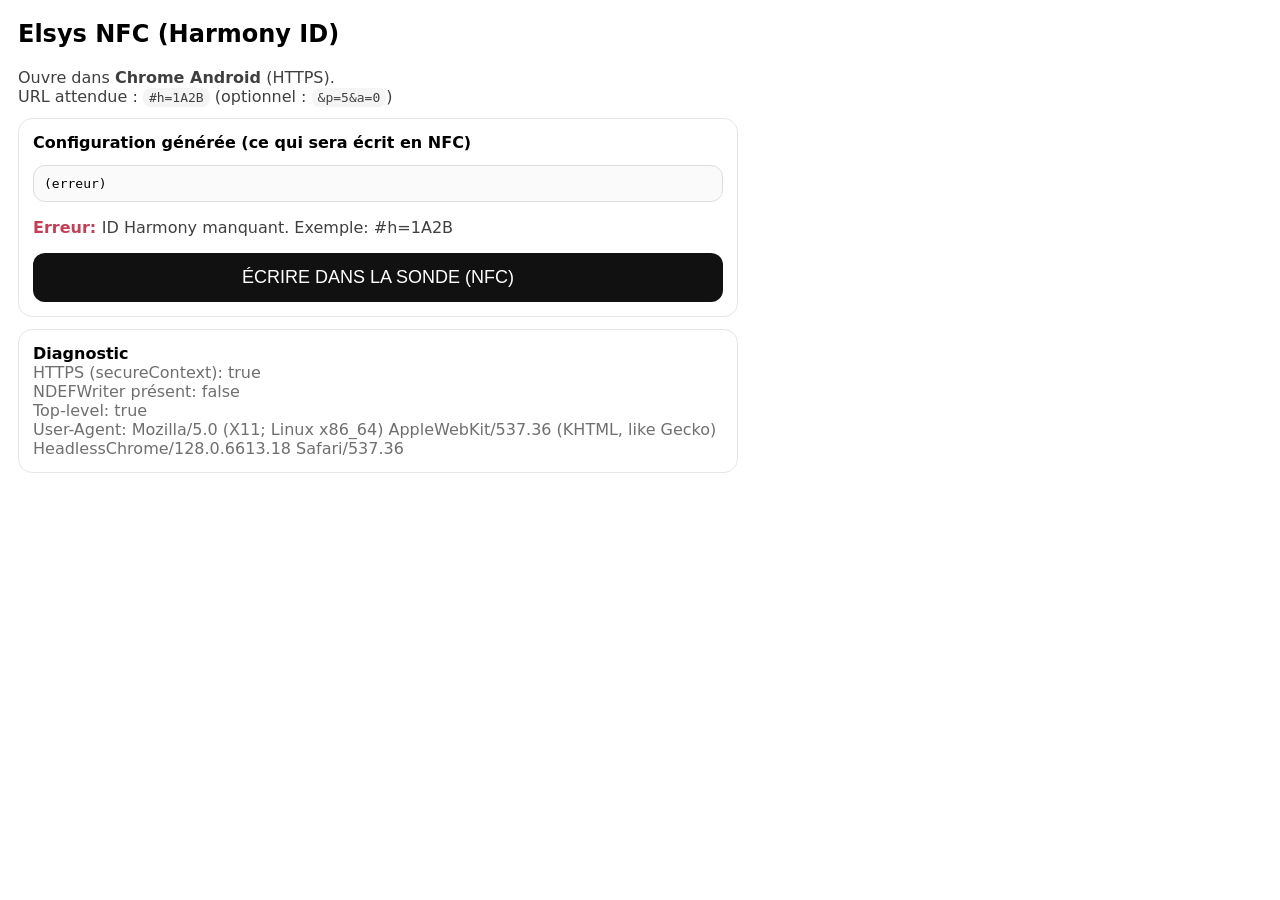
==== commit 2baddd88: "Update index.html" ====
--- a/index.html
+++ b/index.html
@@ -3,493 +3,149 @@
 <head>
   <meta charset="utf-8" />
   <meta name="viewport" content="width=device-width,initial-scale=1" />
-  <title>Elsys NFC Provision</title>
-  <meta name="theme-color" content="#111111">
+  <title>Elsys NFC - Harmony</title>
   <style>
-    body{font-family:system-ui,-apple-system,Segoe UI,Roboto,Arial;margin:22px;max-width:980px}
+    body{font-family:system-ui,Segoe UI,Roboto,Arial;margin:18px;max-width:720px}
+    .card{border:1px solid #e6e6e6;border-radius:14px;padding:14px;margin:12px 0}
+    button{font-size:18px;padding:14px 14px;border-radius:12px;border:0;cursor:pointer;width:100%}
+    button.primary{background:#111;color:#fff}
+    pre{white-space:pre-wrap;word-break:break-word;background:#fafafa;border:1px solid #ddd;border-radius:12px;padding:10px}
     .muted{opacity:.75}
-    .card{border:1px solid #e6e6e6;border-radius:14px;padding:14px;margin:12px 0;box-shadow:0 1px 10px rgba(0,0,0,.04)}
-    h1{font-size:22px;margin:0 0 6px}
-    h2{margin:0 0 10px;font-size:18px}
-    h3{margin:12px 0 8px;font-size:15px}
-    .row{display:grid;grid-template-columns:1fr 1fr;gap:10px}
-    @media (max-width:900px){ .row{grid-template-columns:1fr} }
-    button{font-size:16px;padding:12px 14px;border-radius:12px;border:0;cursor:pointer;width:100%}
-    button.primary{background:#111;color:#fff}
-    button.secondary{background:#f2f2f2}
-    button:disabled{opacity:.5;cursor:not-allowed}
-    pre, textarea, input, select{
-      width:100%; box-sizing:border-box;
-      border:1px solid #ddd; border-radius:12px; padding:10px;
-    }
-    pre, textarea{
-      font-family:ui-monospace, SFMono-Regular, Menlo, Monaco, Consolas, "Liberation Mono", monospace;
-      background:#fafafa;
-      white-space:pre-wrap;
-      word-break:break-word;
-    }
-    input, select { font-family:system-ui,-apple-system,Segoe UI,Roboto,Arial; background:#fff; }
-    textarea{min-height:140px}
     .ok{color:#0a7a20;font-weight:700}
     .ko{color:#b00020;font-weight:700}
-    .tabs{display:flex;gap:8px;flex-wrap:wrap}
-    .tab{padding:8px 12px;border-radius:999px;border:1px solid #ddd;cursor:pointer;background:#fff}
-    .tab.active{background:#111;color:#fff;border-color:#111}
-    .small{font-size:13px}
     code{background:#f2f2f2;padding:2px 6px;border-radius:8px}
   </style>
 </head>
-
 <body>
-  <h1>Elsys NFC Provision (Web NFC)</h1>
+  <h2>Elsys NFC (Harmony ID)</h2>
   <div class="muted">
-    Sans appli : fonctionne uniquement sur <b>Android + Chrome</b> (HTTPS).<br>
-    QR court recommandé : <code>#h=&lt;id_harmony&gt;</code>
-  </div>
-
-  <div class="card small">
-    💡 Astuce : tout ce qui est après <b>#</b> dans l’URL n’est pas envoyé au serveur.  
-    Exemple : <code>#h=1A2B</code>
+    Ouvre dans <b>Chrome Android</b> (HTTPS).<br>
+    URL attendue : <code>#h=1A2B</code> (optionnel : <code>&p=5&a=0</code>)
   </div>
 
   <div class="card">
-    <div class="tabs">
-      <div class="tab active" id="tabScan">Mode Scan (QR → Écrire)</div>
-      <div class="tab" id="tabHarmony">Mode Harmony ID (QR ultra court)</div>
-      <div class="tab" id="tabRaw">Mode Brut (Key:Value)</div>
-    </div>
+    <div><b>Configuration générée (ce qui sera écrit en NFC)</b></div>
+    <pre id="cfg">(lecture...)</pre>
+    <p id="status" class="muted"></p>
+    <button class="primary" id="writeBtn">ÉCRIRE DANS LA SONDE (NFC)</button>
   </div>
 
-  <!-- MODE SCAN -->
-  <div class="card" id="paneScan">
-    <h2>Mode Scan</h2>
-    <div class="muted small">
-      La config est calculée depuis l’URL (fragment <code>#...</code>), soit via <code>#h=</code>, soit via le format long.
-    </div>
-
-    <h3>Config à écrire (calculée)</h3>
-    <pre id="cfgPreview">(aucune config dans l’URL)</pre>
-
-    <div class="row" style="margin-top:10px;">
-      <button class="primary" id="writeBtn">ÉCRIRE DANS LA SONDE (NFC)</button>
-      <button class="secondary" id="readBtn">LIRE LA SONDE (NFC)</button>
-    </div>
-    <p id="status" class="small" style="margin:10px 0 0;"></p>
-  </div>
-
-  <!-- MODE HARMONY -->
-  <div class="card" id="paneHarmony" style="display:none;">
-    <h2>Mode Harmony ID (QR ultra court)</h2>
-    <div class="muted small">
-      Tu mets seulement l’ID Harmony dans le QR : <code>#h=1A2B</code><br>
-      La page calcule automatiquement :
-      <ul>
-        <li><code>AppEui = APP_EUI_PREFIX + &lt;id_harmony&gt;</code> (paddé pour faire 16 hex)</li>
-        <li><code>AppKey = APP_KEY_PREFIX + &lt;id_harmony&gt;</code> (paddé pour faire 32 hex)</li>
-      </ul>
-      ⚠️ Tes préfixes doivent être plus courts que 16 (AppEui) et 32 (AppKey) en hex.
-    </div>
-
-    <div class="row">
-      <div>
-        <label><b>ID Harmony</b> (hex, ex: 1A2B, 000F, 12ABCD)</label>
-        <input id="h_id" placeholder="1A2B" />
-        <div class="muted small">Conseil : reste sur un ID court en hex, ça garde le QR petit.</div>
-      </div>
-      <div>
-        <label><b>Options (facultatif)</b></label>
-        <div class="row" style="grid-template-columns:1fr 1fr;gap:8px">
-          <div><input id="h_spl" type="number" placeholder="spl (SplPer) = 60" /></div>
-          <div><input id="h_tp" type="number" placeholder="tp (TempPer) = 1" /></div>
-        </div>
-        <div class="row" style="grid-template-columns:1fr 1fr;gap:8px;margin-top:8px">
-          <div><input id="h_sp" type="number" placeholder="sp (SendPer) = 10" /></div>
-          <div><input id="h_p"  type="number" placeholder="p (Port) = 5" /></div>
-        </div>
-        <div class="row" style="grid-template-columns:1fr 1fr;gap:8px;margin-top:8px">
-          <div>
-            <select id="h_a">
-              <option value="">a (Ack) = 0 (défaut)</option>
-              <option value="0">a=0 (unconfirmed)</option>
-              <option value="1">a=1 (confirmed)</option>
-            </select>
-          </div>
-          <div>
-            <select id="h_o">
-              <option value="">o (Ota) = 1 (défaut)</option>
-              <option value="1">o=1 (OTAA)</option>
-              <option value="0">o=0 (ABP) ⚠️</option>
-            </select>
-          </div>
-        </div>
-      </div>
-    </div>
-
-    <div class="row" style="margin-top:10px;">
-      <button class="secondary" id="h_makeUrlBtn">GÉNÉRER URL COURTE (pour QR)</button>
-      <button class="secondary" id="h_copyUrlBtn">COPIER L’URL</button>
-    </div>
-
-    <h3>URL à mettre dans le QR</h3>
-    <pre id="h_urlOut"></pre>
-
-    <h3>Config générée (ce qui sera écrit en NFC)</h3>
-    <pre id="h_cfgOut"></pre>
-  </div>
-
-  <!-- MODE RAW -->
-  <div class="card" id="paneRaw" style="display:none;">
-    <h2>Mode Brut (Key:Value)</h2>
-    <div class="muted small">
-      Colle des lignes <code>Key:Value</code> (une par ligne), puis génère l’URL longue (moins adapté au 9mm).
-    </div>
-    <textarea id="rawEditor" spellcheck="false" placeholder="Ota:1&#10;Ack:0&#10;AppEui:1122334455667788&#10;AppKey:001122...&#10;SplPer:60&#10;TempPer:1&#10;SendPer:10&#10;Port:5"></textarea>
-
-    <div class="row" style="margin-top:10px;">
-      <button class="secondary" id="rawToUrlBtn">METTRE DANS L’URL (#...)</button>
-      <button class="secondary" id="rawCopyUrlBtn">COPIER L’URL</button>
-    </div>
-
-    <h3>URL générée</h3>
-    <pre id="rawOut"></pre>
+  <div class="card">
+    <div><b>Diagnostic</b></div>
+    <div class="muted" id="diag"></div>
   </div>
 
 <script>
-  /******************************************************************
-   * ⚠️ À ADAPTER ICI : tes préfixes (HEX)
-   ******************************************************************/
-  const APP_EUI_PREFIX = "EF1C1AEF1C1A";             // ex: "EF1C1AEF1C1A"
-  const APP_KEY_PREFIX = "EF1C1AEF1C1AEF1C1AEF1C1AFFFF"; // ex: "EF1C1AEF1C1AEF1C1AEF1C1AFFFF"
+/** ===== À ADAPTER ===== **/
+const APP_EUI_PREFIX = "EF1C1AEF1C1A";                 // AppEui/JoinEUI prefix (hex)
+const APP_KEY_PREFIX = "EF1C1AEF1C1AEF1C1AEF1C1AFFFF"; // AppKey prefix (hex)
 
-  /******************************************************************
-   * Helpers
-   ******************************************************************/
-  const $ = (id) => document.getElementById(id);
-  const statusEl = $("status");
-  const cfgPreview = $("cfgPreview");
+/** ===== Helpers ===== **/
+const $ = (id) => document.getElementById(id);
+function esc(s){ return String(s).replaceAll("&","&amp;").replaceAll("<","&lt;").replaceAll(">","&gt;"); }
+function isHex(s){ return /^[0-9A-F]+$/i.test(s); }
+function padLeftHex(hex, len){
+  hex = (hex||"").toUpperCase().replace(/[^0-9A-F]/g,"");
+  return hex.padStart(len,"0");
+}
+function addLine(lines,k,v){
+  if (v===null || v===undefined) return;
+  const s = String(v).trim();
+  if (!s) return;
+  lines.push(`${k}:${s}`);
+}
 
-  function esc(s){ return String(s).replaceAll("&","&amp;").replaceAll("<","&lt;").replaceAll(">","&gt;"); }
-  function setStatus(html) { statusEl.innerHTML = html; }
+/** ===== Parse hash ===== **/
+function getParamsFromHash(){
+  const raw = decodeURIComponent((location.hash||"").replace(/^#/,"")).trim();
+  return new URLSearchParams(raw); // accepte h=...&p=... etc.
+}
 
-  function normalizeCfg(text) {
-    return (text || "")
-      .split(/\r?\n/)
-      .map(l => l.trim())
-      .filter(Boolean)
-      .join("\n");
+function buildCfgFromHarmony(){
+  const params = getParamsFromHash();
+  const hid = (params.get("h") || "").toUpperCase().replace(/[^0-9A-F]/g,"");
+  if (!hid) throw new Error("ID Harmony manquant. Exemple: #h=1A2B");
+
+  // Longueurs LoRaWAN: AppEui=16 hex, AppKey=32 hex
+  const needEui = 16 - APP_EUI_PREFIX.length;
+  const needKey = 32 - APP_KEY_PREFIX.length;
+  if (needEui <= 0) throw new Error("APP_EUI_PREFIX trop long (doit être < 16 hex).");
+  if (needKey <= 0) throw new Error("APP_KEY_PREFIX trop long (doit être < 32 hex).");
+
+  const idEui = padLeftHex(hid, needEui).slice(-needEui);
+  const idKey = padLeftHex(hid, needKey).slice(-needKey);
+
+  const appEui = (APP_EUI_PREFIX + idEui).toUpperCase();
+  const appKey = (APP_KEY_PREFIX + idKey).toUpperCase();
+
+  if (appEui.length !== 16 || !isHex(appEui)) throw new Error("AppEui généré invalide.");
+  if (appKey.length !== 32 || !isHex(appKey)) throw new Error("AppKey généré invalide.");
+
+  // Minimal pour JOIN (tu peux laisser defaults)
+  const ota  = params.get("o") ?? "1"; // OTAA
+  const ack  = params.get("a") ?? "0";
+  const port = params.get("p") ?? "5";
+
+  const lines = [];
+  addLine(lines, "Ota", ota);
+  addLine(lines, "Ack", ack);
+  addLine(lines, "AppEui", appEui);
+  addLine(lines, "AppKey", appKey);
+  addLine(lines, "Port", port);
+
+  return lines.join("\n");
+}
+
+/** ===== Web NFC write ===== **/
+async function writeNfcText(text){
+  if (!("NDEFWriter" in window)) {
+    throw new Error("Web NFC indisponible ici. Ouvre dans Chrome Android (pas iPhone / pas navigateur intégré).");
+  }
+  if (!window.isSecureContext) {
+    throw new Error("Contexte non sécurisé. Il faut HTTPS.");
+  }
+  // Top-level recommandé
+  if (window.top !== window) {
+    throw new Error("Page ouverte dans un conteneur (webview/iframe). Ouvre 'dans Chrome'.");
   }
 
-  function cfgToHash(cfgText) {
-    const lines = normalizeCfg(cfgText).split("\n");
-    return encodeURIComponent(lines.join("|"));
+  const writer = new NDEFWriter();
+  await writer.write({ records: [{ recordType: "text", data: text, lang: "en" }] });
+}
+
+/** ===== UI ===== **/
+function refresh(){
+  const diag = [];
+  diag.push(`HTTPS (secureContext): ${window.isSecureContext}`);
+  diag.push(`NDEFWriter présent: ${"NDEFWriter" in window}`);
+  diag.push(`Top-level: ${window.top === window}`);
+  diag.push(`User-Agent: ${navigator.userAgent}`);
+  $("diag").innerHTML = "<div class='muted'>" + diag.map(esc).join("<br>") + "</div>";
+
+  try {
+    const cfg = buildCfgFromHarmony();
+    $("cfg").textContent = cfg;
+    $("status").innerHTML = "<span class='muted'>Prêt. Clique sur ÉCRIRE puis colle le téléphone sur la sonde.</span>";
+  } catch (e) {
+    $("cfg").textContent = "(erreur)";
+    $("status").innerHTML = "<span class='ko'>Erreur: </span>" + esc(e.message || e);
   }
+}
 
-  function currentLinkWithHash(hashValue) {
-    const base = location.origin + location.pathname;
-    return base + "#" + hashValue;
+$("writeBtn").addEventListener("click", async () => {
+  $("status").textContent = "";
+  try {
+    const cfg = buildCfgFromHarmony();
+    $("status").innerHTML = "<span class='muted'>Approche la sonde…</span>";
+    await writeNfcText(cfg);
+    $("status").innerHTML = "<span class='ok'>OK: écrit en NFC.</span> Redémarre la sonde pour lancer le JOIN.";
+  } catch (e) {
+    $("status").innerHTML = "<span class='ko'>Erreur: </span>" + esc(e.message || e);
   }
+});
 
-  function isHex(s) {
-    return /^[0-9A-F]+$/i.test(s);
-  }
-
-  function padLeftHex(hex, len) {
-    hex = (hex || "").toUpperCase().replace(/[^0-9A-F]/g, "");
-    return hex.padStart(len, "0");
-  }
-
-  function addLine(lines, k, v) {
-    if (v === null || v === undefined) return;
-    const s = String(v).trim();
-    if (!s) return;
-    lines.push(`${k}:${s}`);
-  }
-
-  /******************************************************************
-   * Génération AppEui/AppKey à partir de l’ID Harmony
-   ******************************************************************/
-  function buildCfgFromHarmonyId(harmonyId, params) {
-    const lines = [];
-
-    const needEui = 16 - APP_EUI_PREFIX.length; // AppEui = 16 hex
-    const needKey = 32 - APP_KEY_PREFIX.length; // AppKey = 32 hex
-
-    if (needEui <= 0) throw new Error("APP_EUI_PREFIX trop long (doit être < 16 hex).");
-    if (needKey <= 0) throw new Error("APP_KEY_PREFIX trop long (doit être < 32 hex).");
-
-    // On remplit exactement la longueur manquante
-    const idEui = padLeftHex(harmonyId, needEui).slice(-needEui);
-    const idKey = padLeftHex(harmonyId, needKey).slice(-needKey);
-
-    const appEui = (APP_EUI_PREFIX + idEui).toUpperCase();
-    const appKey = (APP_KEY_PREFIX + idKey).toUpperCase();
-
-    if (appEui.length !== 16 || !isHex(appEui)) throw new Error("AppEui généré invalide.");
-    if (appKey.length !== 32 || !isHex(appKey)) throw new Error("AppKey généré invalide.");
-
-    // Defaults (ultra simples)
-    const ota = params.get("o") ?? "1";
-    const ack = params.get("a") ?? "0";
-    const port = params.get("p") ?? "5";
-    const spl  = params.get("spl") ?? "60";
-    const tp   = params.get("tp") ?? "1";
-    const sp   = params.get("sp") ?? "10";
-
-    addLine(lines, "Ota", ota);
-    addLine(lines, "Ack", ack);
-    addLine(lines, "AppEui", appEui);
-    addLine(lines, "AppKey", appKey);
-    addLine(lines, "Port", port);
-
-    // Periods (tu peux enlever si tu veux encore plus minimal)
-    addLine(lines, "SplPer", spl);
-    addLine(lines, "TempPer", tp);
-    addLine(lines, "SendPer", sp);
-
-    return lines.join("\n");
-  }
-
-  /******************************************************************
-   * Parse URL hash
-   ******************************************************************/
-  function parseCfgFromHash() {
-    const raw = decodeURIComponent((location.hash || "").replace(/^#/, "")).trim();
-    if (!raw) return "";
-
-    // Format court: #h=1A2B&spl=60&tp=1&sp=10&p=5&a=0&o=1
-    if (raw.startsWith("h=") || raw.includes("&h=")) {
-      const params = new URLSearchParams(raw);
-      const hid = (params.get("h") || "").toUpperCase().replace(/[^0-9A-F]/g, "");
-      if (!hid) throw new Error("ID Harmony manquant (#h=...).");
-      return buildCfgFromHarmonyId(hid, params);
-    }
-
-    // Ancien format long: #Key:Value|Key:Value|...
-    return (raw.includes("|") ? raw.split("|").join("\n") : raw);
-  }
-
-  function refreshPreview() {
-    try {
-      const cfg = parseCfgFromHash();
-      cfgPreview.textContent = cfg || "(aucune config dans l’URL)";
-    } catch (e) {
-      cfgPreview.textContent = "(erreur de config)";
-      setStatus('<span class="ko">Erreur :</span> ' + esc(e.message || String(e)));
-    }
-  }
-
-  /******************************************************************
-   * Tabs
-   ******************************************************************/
-  function setTab(which) {
-    const tabs = {
-      Scan:["tabScan","paneScan"],
-      Harmony:["tabHarmony","paneHarmony"],
-      Raw:["tabRaw","paneRaw"]
-    };
-    for (const k of Object.keys(tabs)) {
-      const [t,p] = tabs[k];
-      $(t).classList.toggle("active", k===which);
-      $(p).style.display = (k===which) ? "" : "none";
-    }
-  }
-  $("tabScan").onclick = () => setTab("Scan");
-  $("tabHarmony").onclick = () => setTab("Harmony");
-  $("tabRaw").onclick = () => setTab("Raw");
-
-  /******************************************************************
-   * Web NFC
-   ******************************************************************/
-  const hasWebNfc = ("NDEFWriter" in window) && ("NDEFReader" in window);
-
-  function requireWebNfcOrExplain() {
-    if (!hasWebNfc) {
-      setStatus('<span class="ko">Web NFC non supporté.</span> Utilise Android + Chrome (HTTPS).');
-      return false;
-    }
-    return true;
-  }
-
-  async function writeCfgToNfc(cfg) {
-    const writer = new NDEFWriter();
-    await writer.write({ records: [{ recordType: "text", data: cfg, lang: "en" }] });
-  }
-
-  async function readOnceFromNfc(timeoutMs=15000) {
-    const reader = new NDEFReader();
-    const ac = new AbortController();
-    const t = setTimeout(() => ac.abort(), timeoutMs);
-
-    return new Promise(async (resolve, reject) => {
-      try {
-        reader.onreadingerror = () => reject(new Error("Lecture NFC impossible (re-tape la sonde)."));
-        reader.onreading = (event) => {
-          try {
-            const recs = event.message.records || [];
-            for (const r of recs) {
-              if (r.recordType === "text") {
-                const txt = new TextDecoder(r.encoding || "utf-8").decode(r.data);
-                clearTimeout(t); ac.abort(); resolve(txt); return;
-              }
-            }
-            clearTimeout(t); ac.abort();
-            resolve("(Pas de record texte trouvé)");
-          } catch (e) {
-            clearTimeout(t); ac.abort(); reject(e);
-          }
-        };
-        await reader.scan({ signal: ac.signal });
-      } catch (e) {
-        clearTimeout(t); reject(e);
-      }
-    });
-  }
-
-  $("writeBtn").onclick = async () => {
-    setStatus("");
-    if (!requireWebNfcOrExplain()) return;
-
-    let cfg = "";
-    try { cfg = parseCfgFromHash(); } catch (e) {
-      setStatus('<span class="ko">Erreur config :</span> ' + esc(e.message || String(e)));
-      return;
-    }
-
-    if (!cfg) {
-      setStatus('<span class="ko">Aucune config dans l’URL.</span> Utilise le mode Harmony (#h=...) ou colle une config brute.');
-      return;
-    }
-
-    try {
-      setStatus("Approche la sonde… (écriture NFC)");
-      await writeCfgToNfc(cfg);
-      setStatus('<span class="ok">OK : config écrite.</span> Redémarre la sonde pour déclencher le JOIN.');
-    } catch (e) {
-      setStatus('<span class="ko">Erreur écriture NFC :</span> ' + esc(e.message || String(e)));
-    }
-  };
-
-  $("readBtn").onclick = async () => {
-    setStatus("");
-    if (!requireWebNfcOrExplain()) return;
-
-    try {
-      setStatus("Approche la sonde… (lecture NFC)");
-      const txt = await readOnceFromNfc();
-      setStatus('<span class="ok">Lecture OK.</span> Contenu affiché ci-dessus.');
-      cfgPreview.textContent = txt;
-    } catch (e) {
-      setStatus('<span class="ko">Erreur lecture NFC :</span> ' + esc(e.message || String(e)));
-    }
-  };
-
-  /******************************************************************
-   * Harmony URL generator
-   ******************************************************************/
-  function makeHarmonyUrl(copyToHash=false) {
-    const hid = ($("h_id").value || "").toUpperCase().replace(/[^0-9A-F]/g, "");
-    if (!hid) throw new Error("ID Harmony vide.");
-
-    const params = new URLSearchParams();
-    params.set("h", hid);
-
-    // Ajoute seulement si renseigné (garde le QR court)
-    const spl = $("h_spl").value.trim();
-    const tp  = $("h_tp").value.trim();
-    const sp  = $("h_sp").value.trim();
-    const p   = $("h_p").value.trim();
-    const a   = $("h_a").value.trim();
-    const o   = $("h_o").value.trim();
-
-    if (spl) params.set("spl", spl);
-    if (tp)  params.set("tp", tp);
-    if (sp)  params.set("sp", sp);
-    if (p)   params.set("p", p);
-    if (a)   params.set("a", a);
-    if (o)   params.set("o", o);
-
-    const hash = params.toString(); // ex: h=1A2B&spl=60...
-    const url = currentLinkWithHash(hash);
-
-    // Build config preview from the same params
-    const cfg = buildCfgFromHarmonyId(hid, params);
-
-    if (copyToHash) location.hash = hash;
-
-    return { url, cfg, hash };
-  }
-
-  $("h_makeUrlBtn").onclick = () => {
-    setStatus("");
-    try {
-      const { url, cfg, hash } = makeHarmonyUrl(true);
-      $("h_urlOut").textContent = url;
-      $("h_cfgOut").textContent = cfg;
-      refreshPreview();
-      setStatus('<span class="ok">OK.</span> URL prête → mets-la dans le QR (P-Touch).');
-    } catch (e) {
-      setStatus('<span class="ko">Erreur :</span> ' + esc(e.message || String(e)));
-    }
-  };
-
-  $("h_copyUrlBtn").onclick = async () => {
-    setStatus("");
-    try {
-      const { url, cfg } = makeHarmonyUrl(false);
-      $("h_urlOut").textContent = url;
-      $("h_cfgOut").textContent = cfg;
-
-      try { await navigator.clipboard.writeText(url); } catch {}
-      setStatus('<span class="ok">URL copiée.</span>');
-    } catch (e) {
-      setStatus('<span class="ko">Erreur :</span> ' + esc(e.message || String(e)));
-    }
-  };
-
-  /******************************************************************
-   * Raw URL generator
-   ******************************************************************/
-  $("rawToUrlBtn").onclick = () => {
-    setStatus("");
-    const cfg = normalizeCfg($("rawEditor").value);
-    if (!cfg) { setStatus('<span class="ko">Config vide.</span>'); return; }
-
-    const url = currentLinkWithHash(cfgToHash(cfg));
-    $("rawOut").textContent = url;
-    location.hash = cfgToHash(cfg);
-    refreshPreview();
-    setStatus('<span class="ok">OK.</span> URL générée.');
-  };
-
-  $("rawCopyUrlBtn").onclick = async () => {
-    setStatus("");
-    const cfg = normalizeCfg($("rawEditor").value);
-    if (!cfg) { setStatus('<span class="ko">Config vide.</span>'); return; }
-
-    const url = currentLinkWithHash(cfgToHash(cfg));
-    $("rawOut").textContent = url;
-    try { await navigator.clipboard.writeText(url); } catch {}
-    setStatus('<span class="ok">URL copiée.</span>');
-  };
-
-  /******************************************************************
-   * Service Worker (offline après 1ère ouverture)
-   ******************************************************************/
-  if ("serviceWorker" in navigator) {
-    window.addEventListener("load", () => {
-      navigator.serviceWorker.register("./sw.js").catch(() => {});
-    });
-  }
-
-  // Init
-  refreshPreview();
-  if (!hasWebNfc) {
-    $("writeBtn").disabled = true;
-    $("readBtn").disabled = true;
-    setStatus('<span class="ko">Web NFC non supporté.</span> Android + Chrome uniquement.');
-  }
-
-  window.addEventListener("hashchange", refreshPreview);
+window.addEventListener("hashchange", refresh);
+refresh();
 </script>
 </body>
 </html>
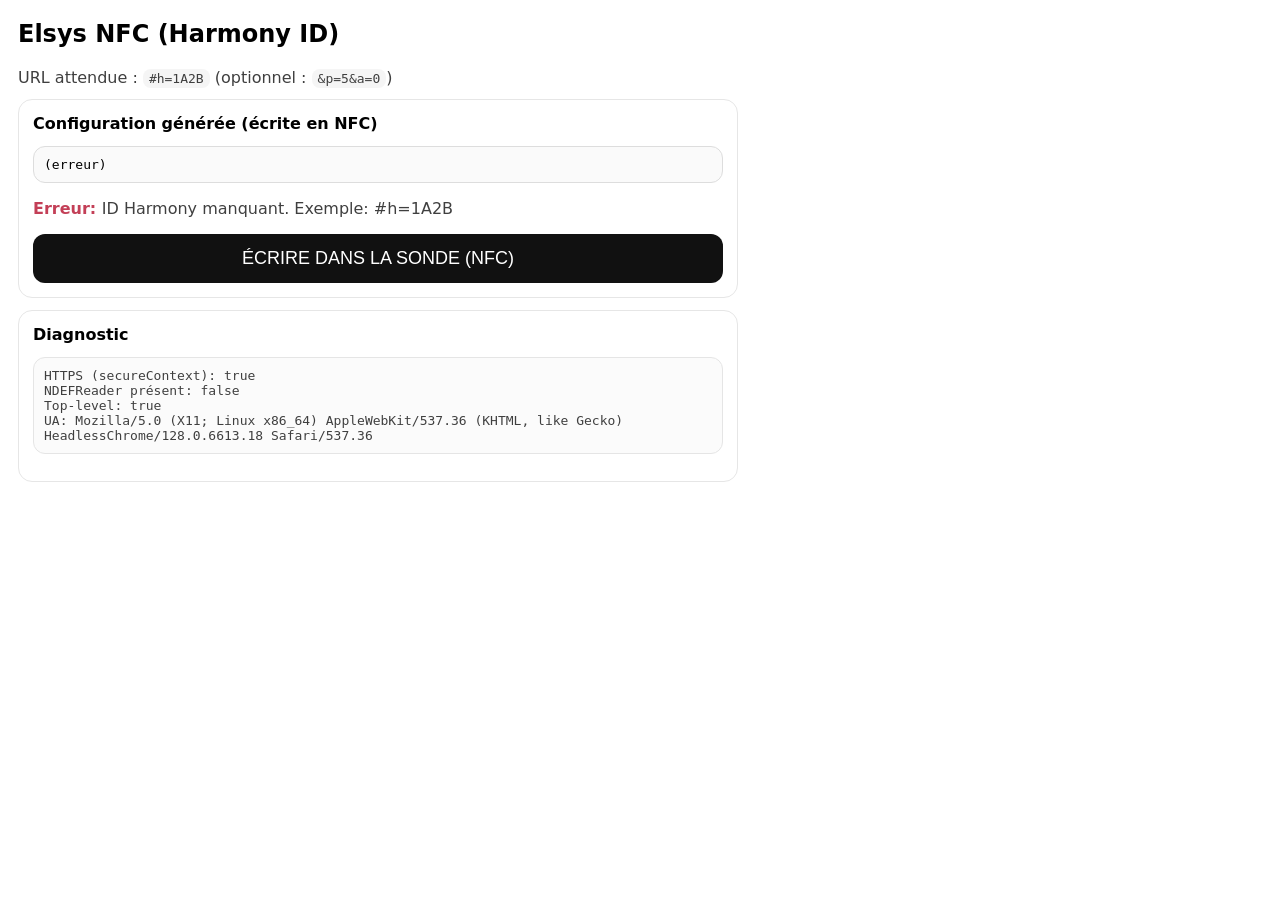
==== commit ddb60eef: "Update index.html" ====
--- a/index.html
+++ b/index.html
@@ -3,12 +3,11 @@
 <head>
   <meta charset="utf-8" />
   <meta name="viewport" content="width=device-width,initial-scale=1" />
-  <title>Elsys NFC - Harmony</title>
+  <title>Elsys NFC Provision</title>
   <style>
     body{font-family:system-ui,Segoe UI,Roboto,Arial;margin:18px;max-width:720px}
     .card{border:1px solid #e6e6e6;border-radius:14px;padding:14px;margin:12px 0}
-    button{font-size:18px;padding:14px 14px;border-radius:12px;border:0;cursor:pointer;width:100%}
-    button.primary{background:#111;color:#fff}
+    button{font-size:18px;padding:14px;border-radius:12px;border:0;cursor:pointer;width:100%;background:#111;color:#fff}
     pre{white-space:pre-wrap;word-break:break-word;background:#fafafa;border:1px solid #ddd;border-radius:12px;padding:10px}
     .muted{opacity:.75}
     .ok{color:#0a7a20;font-weight:700}
@@ -19,28 +18,26 @@
 <body>
   <h2>Elsys NFC (Harmony ID)</h2>
   <div class="muted">
-    Ouvre dans <b>Chrome Android</b> (HTTPS).<br>
     URL attendue : <code>#h=1A2B</code> (optionnel : <code>&p=5&a=0</code>)
   </div>
 
   <div class="card">
-    <div><b>Configuration générée (ce qui sera écrit en NFC)</b></div>
+    <b>Configuration générée (écrite en NFC)</b>
     <pre id="cfg">(lecture...)</pre>
     <p id="status" class="muted"></p>
-    <button class="primary" id="writeBtn">ÉCRIRE DANS LA SONDE (NFC)</button>
+    <button id="writeBtn">ÉCRIRE DANS LA SONDE (NFC)</button>
   </div>
 
   <div class="card">
-    <div><b>Diagnostic</b></div>
-    <div class="muted" id="diag"></div>
+    <b>Diagnostic</b>
+    <pre id="diag" class="muted"></pre>
   </div>
 
 <script>
 /** ===== À ADAPTER ===== **/
-const APP_EUI_PREFIX = "EF1C1AEF1C1A";                 // AppEui/JoinEUI prefix (hex)
-const APP_KEY_PREFIX = "EF1C1AEF1C1AEF1C1AEF1C1AFFFF"; // AppKey prefix (hex)
+const APP_EUI_PREFIX = "EF1C1AEF1C1A";                  // hex
+const APP_KEY_PREFIX = "EF1C1AEF1C1AEF1C1AEF1C1AFFFF";  // hex
 
-/** ===== Helpers ===== **/
 const $ = (id) => document.getElementById(id);
 function esc(s){ return String(s).replaceAll("&","&amp;").replaceAll("<","&lt;").replaceAll(">","&gt;"); }
 function isHex(s){ return /^[0-9A-F]+$/i.test(s); }
@@ -54,19 +51,17 @@
   if (!s) return;
   lines.push(`${k}:${s}`);
 }
-
-/** ===== Parse hash ===== **/
 function getParamsFromHash(){
   const raw = decodeURIComponent((location.hash||"").replace(/^#/,"")).trim();
-  return new URLSearchParams(raw); // accepte h=...&p=... etc.
+  return new URLSearchParams(raw);
 }
 
-function buildCfgFromHarmony(){
+function buildCfgFromHarmony() {
   const params = getParamsFromHash();
   const hid = (params.get("h") || "").toUpperCase().replace(/[^0-9A-F]/g,"");
   if (!hid) throw new Error("ID Harmony manquant. Exemple: #h=1A2B");
 
-  // Longueurs LoRaWAN: AppEui=16 hex, AppKey=32 hex
+  // LoRaWAN: AppEui = 16 hex, AppKey = 32 hex
   const needEui = 16 - APP_EUI_PREFIX.length;
   const needKey = 32 - APP_KEY_PREFIX.length;
   if (needEui <= 0) throw new Error("APP_EUI_PREFIX trop long (doit être < 16 hex).");
@@ -81,8 +76,8 @@
   if (appEui.length !== 16 || !isHex(appEui)) throw new Error("AppEui généré invalide.");
   if (appKey.length !== 32 || !isHex(appKey)) throw new Error("AppKey généré invalide.");
 
-  // Minimal pour JOIN (tu peux laisser defaults)
-  const ota  = params.get("o") ?? "1"; // OTAA
+  // Defaults minimal join
+  const ota  = params.get("o") ?? "1";
   const ack  = params.get("a") ?? "0";
   const port = params.get("p") ?? "5";
 
@@ -96,31 +91,26 @@
   return lines.join("\n");
 }
 
-/** ===== Web NFC write ===== **/
 async function writeNfcText(text){
-  if (!("NDEFWriter" in window)) {
-    throw new Error("Web NFC indisponible ici. Ouvre dans Chrome Android (pas iPhone / pas navigateur intégré).");
+  // ✅ Web NFC moderne : NDEFReader (pas NDEFWriter)
+  if (!("NDEFReader" in window)) {
+    throw new Error("Web NFC indisponible : NDEFReader absent dans ce navigateur.");
   }
   if (!window.isSecureContext) {
-    throw new Error("Contexte non sécurisé. Il faut HTTPS.");
+    throw new Error("Contexte non sécurisé (il faut HTTPS).");
   }
-  // Top-level recommandé
-  if (window.top !== window) {
-    throw new Error("Page ouverte dans un conteneur (webview/iframe). Ouvre 'dans Chrome'.");
-  }
-
-  const writer = new NDEFWriter();
-  await writer.write({ records: [{ recordType: "text", data: text, lang: "en" }] });
+  // Écriture (déclenche le prompt permission NFC si besoin) :contentReference[oaicite:2]{index=2}
+  const ndef = new NDEFReader();
+  await ndef.write({ records: [{ recordType: "text", data: text, lang: "en" }] });
 }
 
-/** ===== UI ===== **/
-function refresh(){
+function refresh() {
   const diag = [];
   diag.push(`HTTPS (secureContext): ${window.isSecureContext}`);
-  diag.push(`NDEFWriter présent: ${"NDEFWriter" in window}`);
+  diag.push(`NDEFReader présent: ${"NDEFReader" in window}`);
   diag.push(`Top-level: ${window.top === window}`);
-  diag.push(`User-Agent: ${navigator.userAgent}`);
-  $("diag").innerHTML = "<div class='muted'>" + diag.map(esc).join("<br>") + "</div>";
+  diag.push(`UA: ${navigator.userAgent}`);
+  $("diag").textContent = diag.join("\n");
 
   try {
     const cfg = buildCfgFromHarmony();
@@ -138,7 +128,7 @@
     const cfg = buildCfgFromHarmony();
     $("status").innerHTML = "<span class='muted'>Approche la sonde…</span>";
     await writeNfcText(cfg);
-    $("status").innerHTML = "<span class='ok'>OK: écrit en NFC.</span> Redémarre la sonde pour lancer le JOIN.";
+    $("status").innerHTML = "<span class='ok'>OK : écrit en NFC.</span> Redémarre la sonde pour lancer le JOIN.";
   } catch (e) {
     $("status").innerHTML = "<span class='ko'>Erreur: </span>" + esc(e.message || e);
   }
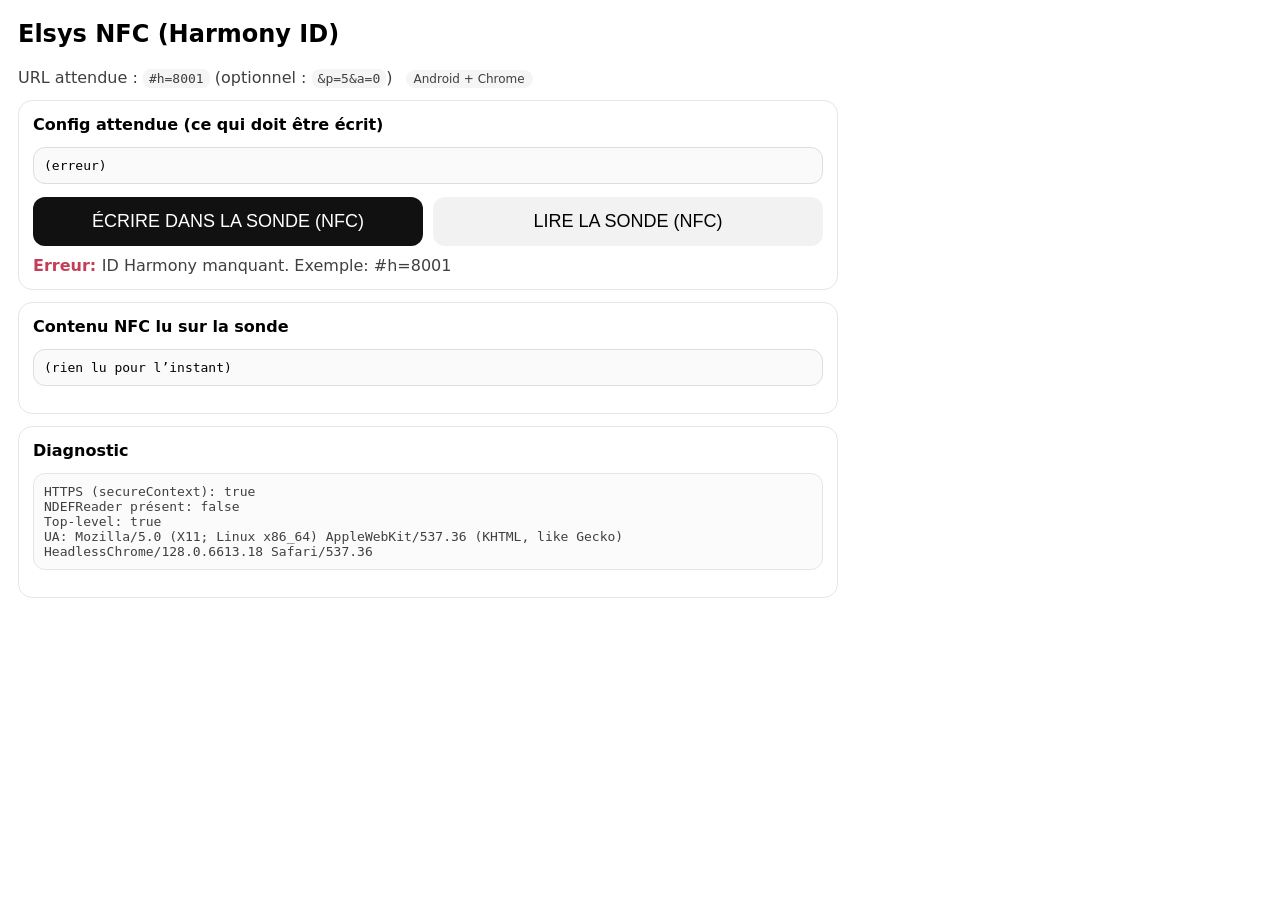
==== commit a4ad39ac: "Update index.html" ====
--- a/index.html
+++ b/index.html
@@ -5,27 +5,43 @@
   <meta name="viewport" content="width=device-width,initial-scale=1" />
   <title>Elsys NFC Provision</title>
   <style>
-    body{font-family:system-ui,Segoe UI,Roboto,Arial;margin:18px;max-width:720px}
+    body{font-family:system-ui,Segoe UI,Roboto,Arial;margin:18px;max-width:820px}
     .card{border:1px solid #e6e6e6;border-radius:14px;padding:14px;margin:12px 0}
-    button{font-size:18px;padding:14px;border-radius:12px;border:0;cursor:pointer;width:100%;background:#111;color:#fff}
+    .row{display:grid;grid-template-columns:1fr 1fr;gap:10px}
+    @media (max-width:700px){ .row{grid-template-columns:1fr} }
+    button{font-size:18px;padding:14px;border-radius:12px;border:0;cursor:pointer;width:100%}
+    button.primary{background:#111;color:#fff}
+    button.secondary{background:#f2f2f2}
     pre{white-space:pre-wrap;word-break:break-word;background:#fafafa;border:1px solid #ddd;border-radius:12px;padding:10px}
     .muted{opacity:.75}
     .ok{color:#0a7a20;font-weight:700}
     .ko{color:#b00020;font-weight:700}
     code{background:#f2f2f2;padding:2px 6px;border-radius:8px}
+    .badge{display:inline-block;padding:2px 8px;border-radius:999px;background:#f2f2f2;font-size:12px;margin-left:8px}
   </style>
 </head>
 <body>
   <h2>Elsys NFC (Harmony ID)</h2>
   <div class="muted">
-    URL attendue : <code>#h=1A2B</code> (optionnel : <code>&p=5&a=0</code>)
+    URL attendue : <code>#h=8001</code> (optionnel : <code>&p=5&a=0</code>) <span class="badge">Android + Chrome</span>
   </div>
 
   <div class="card">
-    <b>Configuration générée (écrite en NFC)</b>
-    <pre id="cfg">(lecture...)</pre>
-    <p id="status" class="muted"></p>
-    <button id="writeBtn">ÉCRIRE DANS LA SONDE (NFC)</button>
+    <b>Config attendue (ce qui doit être écrit)</b>
+    <pre id="expected">(lecture...)</pre>
+
+    <div class="row" style="margin-top:10px;">
+      <button class="primary" id="writeBtn">ÉCRIRE DANS LA SONDE (NFC)</button>
+      <button class="secondary" id="readBtn">LIRE LA SONDE (NFC)</button>
+    </div>
+
+    <p id="status" class="muted" style="margin:10px 0 0;"></p>
+  </div>
+
+  <div class="card">
+    <b>Contenu NFC lu sur la sonde</b>
+    <pre id="readOut">(rien lu pour l’instant)</pre>
+    <div id="compareOut" class="muted" style="margin-top:10px;"></div>
   </div>
 
   <div class="card">
@@ -38,6 +54,7 @@
 const APP_EUI_PREFIX = "EF1C1AEF1C1A";                  // hex
 const APP_KEY_PREFIX = "EF1C1AEF1C1AEF1C1AEF1C1AFFFF";  // hex
 
+/** ===== Helpers ===== **/
 const $ = (id) => document.getElementById(id);
 function esc(s){ return String(s).replaceAll("&","&amp;").replaceAll("<","&lt;").replaceAll(">","&gt;"); }
 function isHex(s){ return /^[0-9A-F]+$/i.test(s); }
@@ -51,15 +68,34 @@
   if (!s) return;
   lines.push(`${k}:${s}`);
 }
+function normalizeCfg(text){
+  return (text||"")
+    .split(/\r?\n/)
+    .map(l => l.trim())
+    .filter(Boolean)
+    .join("\n");
+}
+function cfgToMap(text){
+  const m = new Map();
+  for (const line of normalizeCfg(text).split("\n")) {
+    const idx = line.indexOf(":");
+    if (idx < 0) continue;
+    const k = line.slice(0, idx).trim();
+    const v = line.slice(idx+1).trim();
+    if (k) m.set(k, v);
+  }
+  return m;
+}
 function getParamsFromHash(){
   const raw = decodeURIComponent((location.hash||"").replace(/^#/,"")).trim();
   return new URLSearchParams(raw);
 }
 
+/** ===== Build expected config from #h=... ===== **/
 function buildCfgFromHarmony() {
   const params = getParamsFromHash();
   const hid = (params.get("h") || "").toUpperCase().replace(/[^0-9A-F]/g,"");
-  if (!hid) throw new Error("ID Harmony manquant. Exemple: #h=1A2B");
+  if (!hid) throw new Error("ID Harmony manquant. Exemple: #h=8001");
 
   // LoRaWAN: AppEui = 16 hex, AppKey = 32 hex
   const needEui = 16 - APP_EUI_PREFIX.length;
@@ -76,7 +112,7 @@
   if (appEui.length !== 16 || !isHex(appEui)) throw new Error("AppEui généré invalide.");
   if (appKey.length !== 32 || !isHex(appKey)) throw new Error("AppKey généré invalide.");
 
-  // Defaults minimal join
+  // Minimal join defaults
   const ota  = params.get("o") ?? "1";
   const ack  = params.get("a") ?? "0";
   const port = params.get("p") ?? "5";
@@ -88,23 +124,96 @@
   addLine(lines, "AppKey", appKey);
   addLine(lines, "Port", port);
 
+  // (Optionnel) si tu veux forcer des periods via l’URL courte :
+  // spl=60&tp=1&sp=10
+  const spl = params.get("spl");
+  const tp  = params.get("tp");
+  const sp  = params.get("sp");
+  addLine(lines, "SplPer", spl);
+  addLine(lines, "TempPer", tp);
+  addLine(lines, "SendPer", sp);
+
   return lines.join("\n");
 }
 
+/** ===== Web NFC (NDEFReader) ===== **/
+function ensureWebNfc(){
+  if (!("NDEFReader" in window)) {
+    throw new Error("Web NFC indisponible : NDEFReader absent (pas le bon navigateur/contexte).");
+  }
+  if (!window.isSecureContext) {
+    throw new Error("Contexte non sécurisé : il faut HTTPS.");
+  }
+}
+
 async function writeNfcText(text){
-  // ✅ Web NFC moderne : NDEFReader (pas NDEFWriter)
-  if (!("NDEFReader" in window)) {
-    throw new Error("Web NFC indisponible : NDEFReader absent dans ce navigateur.");
-  }
-  if (!window.isSecureContext) {
-    throw new Error("Contexte non sécurisé (il faut HTTPS).");
-  }
-  // Écriture (déclenche le prompt permission NFC si besoin) :contentReference[oaicite:2]{index=2}
+  ensureWebNfc();
   const ndef = new NDEFReader();
   await ndef.write({ records: [{ recordType: "text", data: text, lang: "en" }] });
 }
 
-function refresh() {
+async function readNfcOnce(timeoutMs=15000){
+  ensureWebNfc();
+  const ndef = new NDEFReader();
+  const ac = new AbortController();
+  const t = setTimeout(() => ac.abort(), timeoutMs);
+
+  return new Promise(async (resolve, reject) => {
+    try {
+      ndef.onreadingerror = () => reject(new Error("Lecture NFC impossible (retape la sonde)."));
+      ndef.onreading = (event) => {
+        try {
+          const records = event.message.records || [];
+          // On cherche un record texte (Elsys stocke généralement la config en texte)
+          for (const r of records) {
+            if (r.recordType === "text") {
+              const txt = new TextDecoder(r.encoding || "utf-8").decode(r.data);
+              clearTimeout(t); ac.abort();
+              resolve(txt);
+              return;
+            }
+          }
+          // Si pas de texte, on affiche un résumé
+          clearTimeout(t); ac.abort();
+          resolve("(Aucun record texte trouvé sur le tag NFC)");
+        } catch (e) {
+          clearTimeout(t); ac.abort();
+          reject(e);
+        }
+      };
+
+      await ndef.scan({ signal: ac.signal });
+    } catch (e) {
+      clearTimeout(t);
+      reject(e);
+    }
+  });
+}
+
+/** ===== Compare ===== **/
+function compareConfigs(expectedText, readText){
+  const expected = cfgToMap(expectedText);
+  const read = cfgToMap(readText);
+
+  const missing = [];
+  const diff = [];
+  for (const [k, v] of expected.entries()) {
+    if (!read.has(k)) missing.push(k);
+    else if (read.get(k) !== v) diff.push({k, expected:v, got:read.get(k)});
+  }
+
+  // Les extra keys ne sont pas bloquantes (la sonde peut stocker d'autres params)
+  const extras = [];
+  for (const [k, v] of read.entries()) {
+    if (!expected.has(k)) extras.push({k, v});
+  }
+
+  const ok = (missing.length === 0 && diff.length === 0);
+  return { ok, missing, diff, extras };
+}
+
+/** ===== UI ===== **/
+function refresh(){
   const diag = [];
   diag.push(`HTTPS (secureContext): ${window.isSecureContext}`);
   diag.push(`NDEFReader présent: ${"NDEFReader" in window}`);
@@ -113,11 +222,11 @@
   $("diag").textContent = diag.join("\n");
 
   try {
-    const cfg = buildCfgFromHarmony();
-    $("cfg").textContent = cfg;
-    $("status").innerHTML = "<span class='muted'>Prêt. Clique sur ÉCRIRE puis colle le téléphone sur la sonde.</span>";
+    const expected = buildCfgFromHarmony();
+    $("expected").textContent = expected;
+    $("status").innerHTML = "<span class='muted'>Prêt. ÉCRIRE pour configurer, ou LIRE pour vérifier.</span>";
   } catch (e) {
-    $("cfg").textContent = "(erreur)";
+    $("expected").textContent = "(erreur)";
     $("status").innerHTML = "<span class='ko'>Erreur: </span>" + esc(e.message || e);
   }
 }
@@ -125,10 +234,47 @@
 $("writeBtn").addEventListener("click", async () => {
   $("status").textContent = "";
   try {
-    const cfg = buildCfgFromHarmony();
-    $("status").innerHTML = "<span class='muted'>Approche la sonde…</span>";
-    await writeNfcText(cfg);
-    $("status").innerHTML = "<span class='ok'>OK : écrit en NFC.</span> Redémarre la sonde pour lancer le JOIN.";
+    const expected = buildCfgFromHarmony();
+    $("status").innerHTML = "<span class='muted'>Approche la sonde… (écriture NFC)</span>";
+    await writeNfcText(expected);
+    $("status").innerHTML = "<span class='ok'>OK : config écrite.</span> Redémarre la sonde pour lancer le JOIN.";
+  } catch (e) {
+    $("status").innerHTML = "<span class='ko'>Erreur: </span>" + esc(e.message || e);
+  }
+});
+
+$("readBtn").addEventListener("click", async () => {
+  $("status").textContent = "";
+  $("compareOut").textContent = "";
+  try {
+    const expected = buildCfgFromHarmony();
+    $("status").innerHTML = "<span class='muted'>Approche la sonde… (lecture NFC)</span>";
+    const readText = await readNfcOnce();
+    $("readOut").textContent = readText;
+
+    const res = compareConfigs(expected, readText);
+    if (res.ok) {
+      $("compareOut").innerHTML = "<span class='ok'>✅ OK : les paramètres essentiels correspondent.</span>";
+    } else {
+      let html = "<span class='ko'>⚠️ NOK : différences détectées.</span><br>";
+      if (res.missing.length) html += "<b>Clés manquantes :</b> " + res.missing.map(esc).join(", ") + "<br>";
+      if (res.diff.length) {
+        html += "<b>Valeurs différentes :</b><br><ul>";
+        for (const d of res.diff) {
+          html += `<li><code>${esc(d.k)}</code> attendu <code>${esc(d.expected)}</code> / lu <code>${esc(d.got)}</code></li>`;
+        }
+        html += "</ul>";
+      }
+      // Extras: infos en plus sur la sonde, non bloquant
+      if (res.extras.length) {
+        html += "<details><summary>Paramètres en plus sur la sonde (non bloquant)</summary><ul>";
+        for (const x of res.extras) html += `<li><code>${esc(x.k)}</code>: ${esc(x.v)}</li>`;
+        html += "</ul></details>";
+      }
+      $("compareOut").innerHTML = html;
+    }
+
+    $("status").innerHTML = "<span class='ok'>Lecture OK.</span>";
   } catch (e) {
     $("status").innerHTML = "<span class='ko'>Erreur: </span>" + esc(e.message || e);
   }
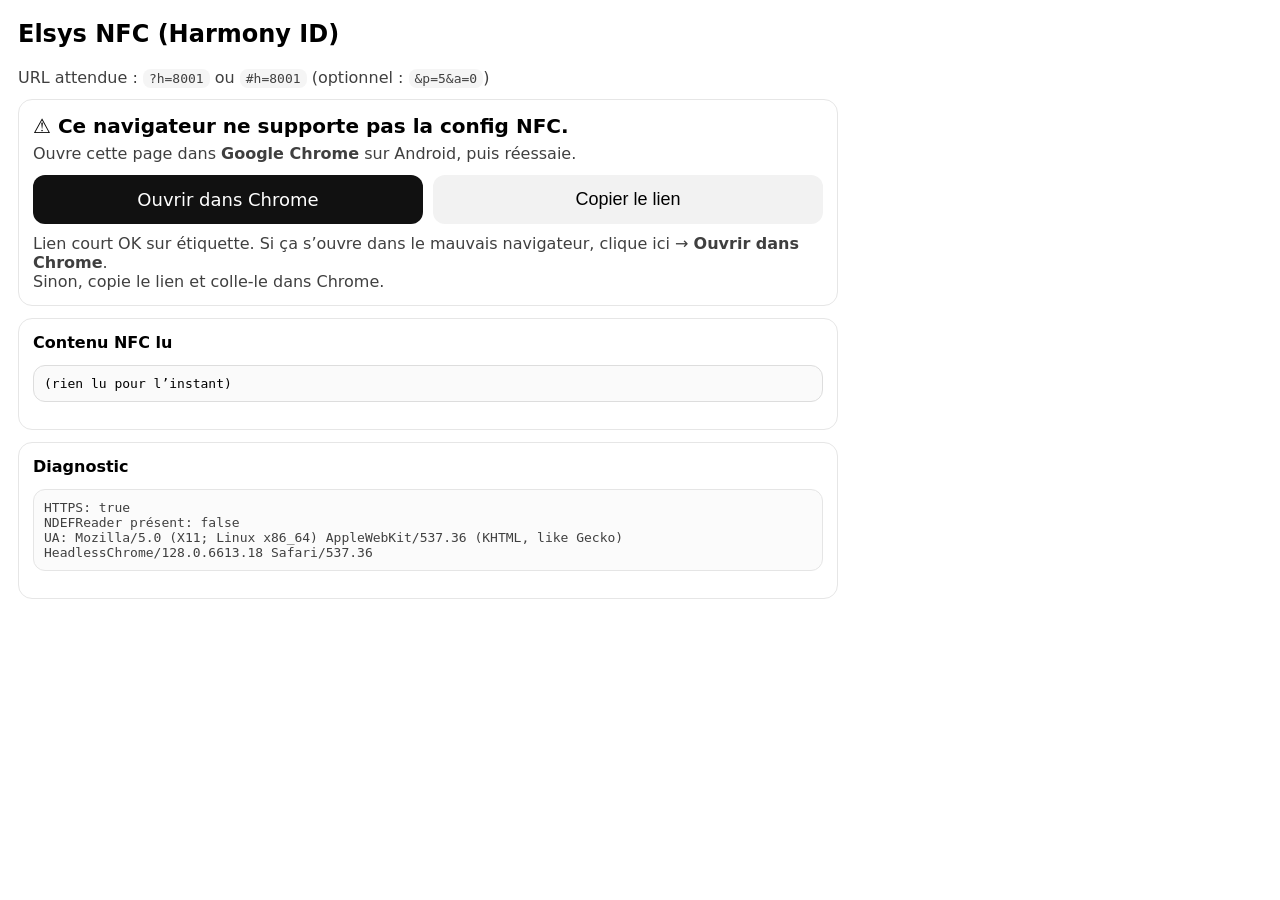
==== commit fda0bc03: "Update index.html" ====
--- a/index.html
+++ b/index.html
@@ -12,22 +12,41 @@
     button{font-size:18px;padding:14px;border-radius:12px;border:0;cursor:pointer;width:100%}
     button.primary{background:#111;color:#fff}
     button.secondary{background:#f2f2f2}
+    button.good{background:#0a7a20 !important;color:#fff}
+    button.bad{background:#b00020 !important;color:#fff}
     pre{white-space:pre-wrap;word-break:break-word;background:#fafafa;border:1px solid #ddd;border-radius:12px;padding:10px}
     .muted{opacity:.75}
     .ok{color:#0a7a20;font-weight:700}
     .ko{color:#b00020;font-weight:700}
     code{background:#f2f2f2;padding:2px 6px;border-radius:8px}
-    .badge{display:inline-block;padding:2px 8px;border-radius:999px;background:#f2f2f2;font-size:12px;margin-left:8px}
+    .big{font-size:20px}
+    a.btnlink{display:block;text-decoration:none;text-align:center;padding:14px;border-radius:12px;background:#111;color:#fff;font-size:18px}
   </style>
 </head>
+
 <body>
   <h2>Elsys NFC (Harmony ID)</h2>
   <div class="muted">
-    URL attendue : <code>#h=8001</code> (optionnel : <code>&p=5&a=0</code>) <span class="badge">Android + Chrome</span>
-  </div>
-
-  <div class="card">
-    <b>Config attendue (ce qui doit être écrit)</b>
+    URL attendue : <code>?h=8001</code> ou <code>#h=8001</code>
+    (optionnel : <code>&p=5&a=0</code>)
+  </div>
+
+  <!-- GATE: affiché si Web NFC pas dispo -->
+  <div class="card" id="gate" style="display:none;">
+    <div class="big"><b>⚠️ Ce navigateur ne supporte pas la config NFC.</b></div>
+    <div class="muted" style="margin-top:6px">
+      Ouvre cette page dans <b>Google Chrome</b> sur Android, puis réessaie.
+    </div>
+    <div class="row" style="margin-top:12px;">
+      <a id="openChromeLink" class="btnlink" href="#">Ouvrir dans Chrome</a>
+      <button id="copyLinkBtn" class="secondary">Copier le lien</button>
+    </div>
+    <div class="muted" style="margin-top:10px" id="gateHint"></div>
+  </div>
+
+  <!-- MAIN -->
+  <div class="card" id="main">
+    <b>Config attendue (écrite en NFC)</b>
     <pre id="expected">(lecture...)</pre>
 
     <div class="row" style="margin-top:10px;">
@@ -39,9 +58,8 @@
   </div>
 
   <div class="card">
-    <b>Contenu NFC lu sur la sonde</b>
+    <b>Contenu NFC lu</b>
     <pre id="readOut">(rien lu pour l’instant)</pre>
-    <div id="compareOut" class="muted" style="margin-top:10px;"></div>
   </div>
 
   <div class="card">
@@ -50,9 +68,9 @@
   </div>
 
 <script>
-/** ===== À ADAPTER ===== **/
-const APP_EUI_PREFIX = "EF1C1AEF1C1A";                  // hex
-const APP_KEY_PREFIX = "EF1C1AEF1C1AEF1C1AEF1C1AFFFF";  // hex
+/** ===== À ADAPTER (HEX) ===== **/
+const APP_EUI_PREFIX = "EF1C1AEF1C1A";
+const APP_KEY_PREFIX = "EF1C1AEF1C1AEF1C1AEF1C1AFFFF";
 
 /** ===== Helpers ===== **/
 const $ = (id) => document.getElementById(id);
@@ -69,35 +87,24 @@
   lines.push(`${k}:${s}`);
 }
 function normalizeCfg(text){
-  return (text||"")
-    .split(/\r?\n/)
-    .map(l => l.trim())
-    .filter(Boolean)
-    .join("\n");
-}
-function cfgToMap(text){
-  const m = new Map();
-  for (const line of normalizeCfg(text).split("\n")) {
-    const idx = line.indexOf(":");
-    if (idx < 0) continue;
-    const k = line.slice(0, idx).trim();
-    const v = line.slice(idx+1).trim();
-    if (k) m.set(k, v);
-  }
-  return m;
-}
-function getParamsFromHash(){
-  const raw = decodeURIComponent((location.hash||"").replace(/^#/,"")).trim();
-  return new URLSearchParams(raw);
-}
-
-/** ===== Build expected config from #h=... ===== **/
+  return (text||"").split(/\r?\n/).map(l=>l.trim()).filter(Boolean).join("\n");
+}
+
+/** ===== Params: accepte ?h=... OU #h=... ===== **/
+function getParams() {
+  const hash = (location.hash || "").replace(/^#/, "").trim();
+  const search = (location.search || "").replace(/^\?/, "").trim();
+  const src = hash ? hash : search;
+  return new URLSearchParams(decodeURIComponent(src));
+}
+
+/** ===== Build expected config from h=... ===== **/
 function buildCfgFromHarmony() {
-  const params = getParamsFromHash();
+  const params = getParams();
   const hid = (params.get("h") || "").toUpperCase().replace(/[^0-9A-F]/g,"");
-  if (!hid) throw new Error("ID Harmony manquant. Exemple: #h=8001");
-
-  // LoRaWAN: AppEui = 16 hex, AppKey = 32 hex
+  if (!hid) throw new Error("ID Harmony manquant. Exemple: ?h=8001");
+
+  // LoRaWAN sizes: AppEui=16 hex, AppKey=32 hex
   const needEui = 16 - APP_EUI_PREFIX.length;
   const needKey = 32 - APP_KEY_PREFIX.length;
   if (needEui <= 0) throw new Error("APP_EUI_PREFIX trop long (doit être < 16 hex).");
@@ -112,7 +119,6 @@
   if (appEui.length !== 16 || !isHex(appEui)) throw new Error("AppEui généré invalide.");
   if (appKey.length !== 32 || !isHex(appKey)) throw new Error("AppKey généré invalide.");
 
-  // Minimal join defaults
   const ota  = params.get("o") ?? "1";
   const ack  = params.get("a") ?? "0";
   const port = params.get("p") ?? "5";
@@ -124,163 +130,171 @@
   addLine(lines, "AppKey", appKey);
   addLine(lines, "Port", port);
 
-  // (Optionnel) si tu veux forcer des periods via l’URL courte :
-  // spl=60&tp=1&sp=10
-  const spl = params.get("spl");
-  const tp  = params.get("tp");
-  const sp  = params.get("sp");
-  addLine(lines, "SplPer", spl);
-  addLine(lines, "TempPer", tp);
-  addLine(lines, "SendPer", sp);
+  // Optionnels si tu veux les mettre parfois: &spl=60&tp=1&sp=10
+  addLine(lines, "SplPer", params.get("spl"));
+  addLine(lines, "TempPer", params.get("tp"));
+  addLine(lines, "SendPer", params.get("sp"));
 
   return lines.join("\n");
 }
 
-/** ===== Web NFC (NDEFReader) ===== **/
+/** ===== Web NFC ===== **/
+function webNfcAvailable() {
+  return window.isSecureContext && ("NDEFReader" in window);
+}
 function ensureWebNfc(){
-  if (!("NDEFReader" in window)) {
-    throw new Error("Web NFC indisponible : NDEFReader absent (pas le bon navigateur/contexte).");
-  }
-  if (!window.isSecureContext) {
-    throw new Error("Contexte non sécurisé : il faut HTTPS.");
-  }
+  if (!window.isSecureContext) throw new Error("HTTPS requis.");
+  if (!("NDEFReader" in window)) throw new Error("Web NFC indisponible dans ce navigateur.");
 }
 
 async function writeNfcText(text){
   ensureWebNfc();
+  // API moderne: NDEFReader.write()
   const ndef = new NDEFReader();
   await ndef.write({ records: [{ recordType: "text", data: text, lang: "en" }] });
 }
 
-async function readNfcOnce(timeoutMs=15000){
+async function readNfcOnce(timeoutMs=60000){
   ensureWebNfc();
   const ndef = new NDEFReader();
   const ac = new AbortController();
-  const t = setTimeout(() => ac.abort(), timeoutMs);
-
-  return new Promise(async (resolve, reject) => {
+  const t = setTimeout(() => ac.abort("timeout"), timeoutMs);
+
+  const p = new Promise(async (resolve, reject) => {
+    ndef.onreadingerror = () => reject(new Error("Lecture NFC impossible (retape la sonde en restant immobile 2–3s)."));
+    ndef.onreading = (event) => {
+      try {
+        const out = [];
+        for (const r of (event.message.records || [])) {
+          const dataBuf = (r.data && r.data.buffer) ? r.data.buffer : r.data;
+          if (r.recordType === "text") {
+            out.push(new TextDecoder(r.encoding || "utf-8").decode(dataBuf));
+          } else {
+            // fallback: tente texte
+            try { out.push(new TextDecoder("utf-8").decode(dataBuf)); }
+            catch { out.push(`[${r.recordType}]`); }
+          }
+        }
+        clearTimeout(t);
+        ac.abort("done");
+        resolve(out.join("\n").trim() || "(Tag lu, mais aucun texte lisible)");
+      } catch (e) {
+        clearTimeout(t);
+        ac.abort("err");
+        reject(e);
+      }
+    };
+
     try {
-      ndef.onreadingerror = () => reject(new Error("Lecture NFC impossible (retape la sonde)."));
-      ndef.onreading = (event) => {
-        try {
-          const records = event.message.records || [];
-          // On cherche un record texte (Elsys stocke généralement la config en texte)
-          for (const r of records) {
-            if (r.recordType === "text") {
-              const txt = new TextDecoder(r.encoding || "utf-8").decode(r.data);
-              clearTimeout(t); ac.abort();
-              resolve(txt);
-              return;
-            }
-          }
-          // Si pas de texte, on affiche un résumé
-          clearTimeout(t); ac.abort();
-          resolve("(Aucun record texte trouvé sur le tag NFC)");
-        } catch (e) {
-          clearTimeout(t); ac.abort();
-          reject(e);
-        }
-      };
-
       await ndef.scan({ signal: ac.signal });
     } catch (e) {
       clearTimeout(t);
       reject(e);
     }
   });
-}
-
-/** ===== Compare ===== **/
-function compareConfigs(expectedText, readText){
-  const expected = cfgToMap(expectedText);
-  const read = cfgToMap(readText);
-
-  const missing = [];
-  const diff = [];
-  for (const [k, v] of expected.entries()) {
-    if (!read.has(k)) missing.push(k);
-    else if (read.get(k) !== v) diff.push({k, expected:v, got:read.get(k)});
-  }
-
-  // Les extra keys ne sont pas bloquantes (la sonde peut stocker d'autres params)
-  const extras = [];
-  for (const [k, v] of read.entries()) {
-    if (!expected.has(k)) extras.push({k, v});
-  }
-
-  const ok = (missing.length === 0 && diff.length === 0);
-  return { ok, missing, diff, extras };
+
+  return p;
+}
+
+/** ===== “Open in Chrome” without long QR ===== **/
+function canonicalUrlForChrome() {
+  // Si params sont en hash (#...), on les bascule en query (?...) pour l’intent
+  const params = getParams().toString();
+  const base = location.origin + location.pathname;
+  return params ? (base + "?" + params) : base;
+}
+function makeIntentUrlChrome(httpsUrl) {
+  // https://host/path?query  -> intent://host/path?query#Intent;scheme=https;package=com.android.chrome;end
+  const u = new URL(httpsUrl);
+  const hostPathQuery = u.host + u.pathname + (u.search || "");
+  return `intent://${hostPathQuery}#Intent;scheme=https;package=com.android.chrome;end`;
 }
 
 /** ===== UI ===== **/
-function refresh(){
+function setWriteBtnState(state) {
+  const b = $("writeBtn");
+  b.classList.remove("good","bad");
+  if (state === "ok") b.classList.add("good");
+  if (state === "err") b.classList.add("bad");
+}
+
+function refresh() {
   const diag = [];
-  diag.push(`HTTPS (secureContext): ${window.isSecureContext}`);
+  diag.push(`HTTPS: ${window.isSecureContext}`);
   diag.push(`NDEFReader présent: ${"NDEFReader" in window}`);
-  diag.push(`Top-level: ${window.top === window}`);
   diag.push(`UA: ${navigator.userAgent}`);
   $("diag").textContent = diag.join("\n");
 
+  // Expected config
   try {
-    const expected = buildCfgFromHarmony();
-    $("expected").textContent = expected;
-    $("status").innerHTML = "<span class='muted'>Prêt. ÉCRIRE pour configurer, ou LIRE pour vérifier.</span>";
+    $("expected").textContent = buildCfgFromHarmony();
+    $("status").innerHTML = "<span class='muted'>Prêt. ÉCRIRE ou LIRE.</span>";
   } catch (e) {
     $("expected").textContent = "(erreur)";
-    $("status").innerHTML = "<span class='ko'>Erreur: </span>" + esc(e.message || e);
-  }
-}
+    $("status").innerHTML = "<span class='ko'>Erreur:</span> " + esc(e.message || e);
+  }
+
+  // Gate for wrong browser
+  if (!webNfcAvailable()) {
+    $("gate").style.display = "";
+    $("main").style.display = "none";
+
+    const canon = canonicalUrlForChrome();
+    $("openChromeLink").href = makeIntentUrlChrome(canon);
+    $("gateHint").innerHTML =
+      "Lien court OK sur étiquette. Si ça s’ouvre dans le mauvais navigateur, clique ici → <b>Ouvrir dans Chrome</b>.<br>" +
+      "Sinon, copie le lien et colle-le dans Chrome.";
+  } else {
+    $("gate").style.display = "none";
+    $("main").style.display = "";
+  }
+}
+
+$("copyLinkBtn").addEventListener("click", async () => {
+  const url = canonicalUrlForChrome();
+  try {
+    await navigator.clipboard.writeText(url);
+    $("gateHint").innerHTML = "<span class='ok'>✅ Lien copié.</span> Ouvre Chrome et colle-le dans la barre d’adresse.";
+  } catch {
+    $("gateHint").innerHTML = "<span class='ko'>Impossible de copier automatiquement.</span> Copie manuellement l’URL :<br><code>" + esc(url) + "</code>";
+  }
+});
 
 $("writeBtn").addEventListener("click", async () => {
   $("status").textContent = "";
+  setWriteBtnState(null);
+
   try {
-    const expected = buildCfgFromHarmony();
+    const cfg = buildCfgFromHarmony();
     $("status").innerHTML = "<span class='muted'>Approche la sonde… (écriture NFC)</span>";
-    await writeNfcText(expected);
-    $("status").innerHTML = "<span class='ok'>OK : config écrite.</span> Redémarre la sonde pour lancer le JOIN.";
+    await writeNfcText(cfg);
+
+    setWriteBtnState("ok");
+    $("writeBtn").textContent = "✅ ÉCRIT DANS LA SONDE";
+    $("status").innerHTML = "<span class='ok'>OK : la config a bien été écrite.</span> Redémarre la sonde pour lancer le JOIN.";
   } catch (e) {
-    $("status").innerHTML = "<span class='ko'>Erreur: </span>" + esc(e.message || e);
+    setWriteBtnState("err");
+    $("status").innerHTML = "<span class='ko'>Erreur :</span> " + esc(e.message || e);
   }
 });
 
 $("readBtn").addEventListener("click", async () => {
   $("status").textContent = "";
-  $("compareOut").textContent = "";
+  $("readOut").textContent = "(lecture en cours...)";
+
   try {
-    const expected = buildCfgFromHarmony();
-    $("status").innerHTML = "<span class='muted'>Approche la sonde… (lecture NFC)</span>";
-    const readText = await readNfcOnce();
-    $("readOut").textContent = readText;
-
-    const res = compareConfigs(expected, readText);
-    if (res.ok) {
-      $("compareOut").innerHTML = "<span class='ok'>✅ OK : les paramètres essentiels correspondent.</span>";
-    } else {
-      let html = "<span class='ko'>⚠️ NOK : différences détectées.</span><br>";
-      if (res.missing.length) html += "<b>Clés manquantes :</b> " + res.missing.map(esc).join(", ") + "<br>";
-      if (res.diff.length) {
-        html += "<b>Valeurs différentes :</b><br><ul>";
-        for (const d of res.diff) {
-          html += `<li><code>${esc(d.k)}</code> attendu <code>${esc(d.expected)}</code> / lu <code>${esc(d.got)}</code></li>`;
-        }
-        html += "</ul>";
-      }
-      // Extras: infos en plus sur la sonde, non bloquant
-      if (res.extras.length) {
-        html += "<details><summary>Paramètres en plus sur la sonde (non bloquant)</summary><ul>";
-        for (const x of res.extras) html += `<li><code>${esc(x.k)}</code>: ${esc(x.v)}</li>`;
-        html += "</ul></details>";
-      }
-      $("compareOut").innerHTML = html;
-    }
-
+    $("status").innerHTML = "<span class='muted'>Lecture NFC : approche la sonde et reste immobile 2–3s…</span>";
+    const txt = await readNfcOnce(60000);
+    $("readOut").textContent = normalizeCfg(txt) || "(vide)";
     $("status").innerHTML = "<span class='ok'>Lecture OK.</span>";
   } catch (e) {
-    $("status").innerHTML = "<span class='ko'>Erreur: </span>" + esc(e.message || e);
+    $("readOut").textContent = "(rien lu)";
+    $("status").innerHTML = "<span class='ko'>Erreur lecture :</span> " + esc(e.message || e);
   }
 });
 
 window.addEventListener("hashchange", refresh);
+window.addEventListener("popstate", refresh);
 refresh();
 </script>
 </body>
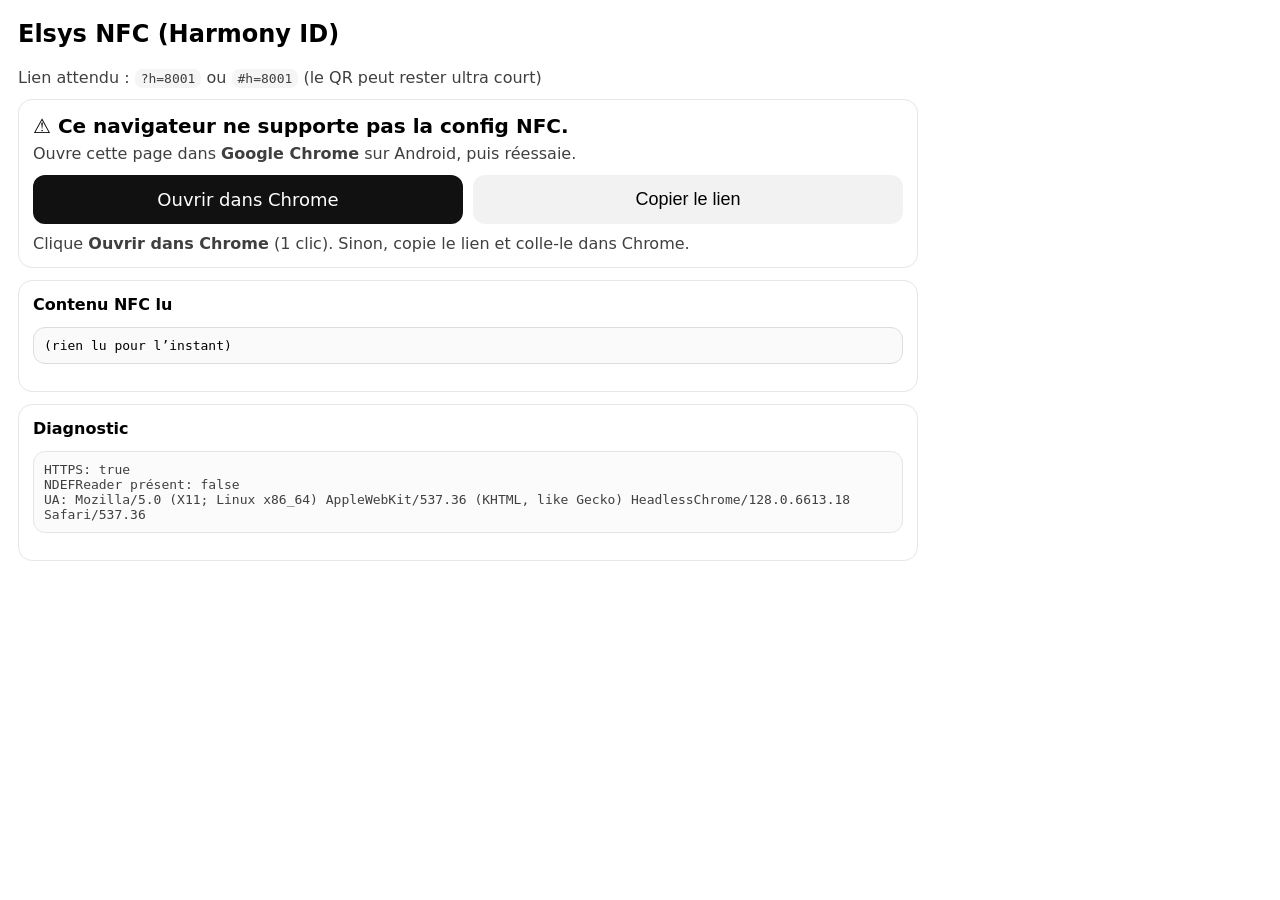
==== commit c0e7f9e7: "Refactor index.html for improved layout and functionality" ====
--- a/index.html
+++ b/index.html
@@ -5,15 +5,16 @@
   <meta name="viewport" content="width=device-width,initial-scale=1" />
   <title>Elsys NFC Provision</title>
   <style>
-    body{font-family:system-ui,Segoe UI,Roboto,Arial;margin:18px;max-width:820px}
+    body{font-family:system-ui,Segoe UI,Roboto,Arial;margin:18px;max-width:900px}
     .card{border:1px solid #e6e6e6;border-radius:14px;padding:14px;margin:12px 0}
     .row{display:grid;grid-template-columns:1fr 1fr;gap:10px}
-    @media (max-width:700px){ .row{grid-template-columns:1fr} }
+    @media (max-width:780px){ .row{grid-template-columns:1fr} }
     button{font-size:18px;padding:14px;border-radius:12px;border:0;cursor:pointer;width:100%}
     button.primary{background:#111;color:#fff}
     button.secondary{background:#f2f2f2}
     button.good{background:#0a7a20 !important;color:#fff}
     button.bad{background:#b00020 !important;color:#fff}
+    button:disabled{opacity:.7;cursor:not-allowed}
     pre{white-space:pre-wrap;word-break:break-word;background:#fafafa;border:1px solid #ddd;border-radius:12px;padding:10px}
     .muted{opacity:.75}
     .ok{color:#0a7a20;font-weight:700}
@@ -21,17 +22,17 @@
     code{background:#f2f2f2;padding:2px 6px;border-radius:8px}
     .big{font-size:20px}
     a.btnlink{display:block;text-decoration:none;text-align:center;padding:14px;border-radius:12px;background:#111;color:#fff;font-size:18px}
+    details summary{cursor:pointer}
   </style>
 </head>
 
 <body>
   <h2>Elsys NFC (Harmony ID)</h2>
   <div class="muted">
-    URL attendue : <code>?h=8001</code> ou <code>#h=8001</code>
-    (optionnel : <code>&p=5&a=0</code>)
+    Lien attendu : <code>?h=8001</code> ou <code>#h=8001</code> (le QR peut rester ultra court)
   </div>
 
-  <!-- GATE: affiché si Web NFC pas dispo -->
+  <!-- GATE: si Web NFC pas dispo -->
   <div class="card" id="gate" style="display:none;">
     <div class="big"><b>⚠️ Ce navigateur ne supporte pas la config NFC.</b></div>
     <div class="muted" style="margin-top:6px">
@@ -60,6 +61,7 @@
   <div class="card">
     <b>Contenu NFC lu</b>
     <pre id="readOut">(rien lu pour l’instant)</pre>
+    <div id="compareOut" class="muted" style="margin-top:10px;"></div>
   </div>
 
   <div class="card">
@@ -68,9 +70,47 @@
   </div>
 
 <script>
-/** ===== À ADAPTER (HEX) ===== **/
+/** =================================================================
+ *  À ADAPTER (HEX)
+ *  - AppEui doit faire 16 hex au total
+ *  - AppKey doit faire 32 hex au total
+ *  On complète avec l'ID Harmony.
+ * ================================================================= **/
 const APP_EUI_PREFIX = "EF1C1AEF1C1A";
 const APP_KEY_PREFIX = "EF1C1AEF1C1AEF1C1AEF1C1AFFFF";
+
+/** =================================================================
+ *  PARAMÈTRES FIXES (toujours écrits, d'après ton joinlocal settings)
+ * ================================================================= **/
+const FIXED_SETTINGS = {
+  // Timebase / périodes (SplPer = 600s)
+  SplPer: 600,      // 600 seconds
+  TempPer: 1,       // 1
+  LightPer: 1,      // 1
+  Co2Per: 2,        // 2
+  PirPer: 0,        // 0
+  VddPer: 12,       // 12
+  SendPer: 1,       // 1
+
+  // LoRaWAN
+  Ota: 1,           // OTAA ON
+  Ack: 0,           // Confirmed OFF
+  Port: 5,          // <-- adapte si besoin
+
+  // Extended / radio
+  DrDef: 5,         // DR5
+  DrMin: 3,         // DR3
+  DrMax: 7,         // DR7
+
+  // PIR OFF
+  PirCfg: 0,        // PIR OFF
+
+  // Link threshold/period : 4 bytes hex => threshold=1, period=6
+  Link: "00010006",
+
+  // Listen before talk OFF (si le firmware supporte la clé en NFC texte)
+  LBT: 0
+};
 
 /** ===== Helpers ===== **/
 const $ = (id) => document.getElementById(id);
@@ -89,6 +129,17 @@
 function normalizeCfg(text){
   return (text||"").split(/\r?\n/).map(l=>l.trim()).filter(Boolean).join("\n");
 }
+function cfgToMap(text){
+  const m = new Map();
+  for (const line of normalizeCfg(text).split("\n")) {
+    const idx = line.indexOf(":");
+    if (idx < 0) continue;
+    const k = line.slice(0, idx).trim();
+    const v = line.slice(idx+1).trim();
+    if (k) m.set(k, v);
+  }
+  return m;
+}
 
 /** ===== Params: accepte ?h=... OU #h=... ===== **/
 function getParams() {
@@ -119,21 +170,32 @@
   if (appEui.length !== 16 || !isHex(appEui)) throw new Error("AppEui généré invalide.");
   if (appKey.length !== 32 || !isHex(appKey)) throw new Error("AppKey généré invalide.");
 
-  const ota  = params.get("o") ?? "1";
-  const ack  = params.get("a") ?? "0";
-  const port = params.get("p") ?? "5";
-
   const lines = [];
-  addLine(lines, "Ota", ota);
-  addLine(lines, "Ack", ack);
+
+  // Keys OTAA
   addLine(lines, "AppEui", appEui);
   addLine(lines, "AppKey", appKey);
-  addLine(lines, "Port", port);
-
-  // Optionnels si tu veux les mettre parfois: &spl=60&tp=1&sp=10
-  addLine(lines, "SplPer", params.get("spl"));
-  addLine(lines, "TempPer", params.get("tp"));
-  addLine(lines, "SendPer", params.get("sp"));
+
+  // Toujours écrire les settings fixes
+  addLine(lines, "Ota", FIXED_SETTINGS.Ota);
+  addLine(lines, "Ack", FIXED_SETTINGS.Ack);
+  addLine(lines, "Port", FIXED_SETTINGS.Port);
+
+  addLine(lines, "SplPer", FIXED_SETTINGS.SplPer);
+  addLine(lines, "TempPer", FIXED_SETTINGS.TempPer);
+  addLine(lines, "LightPer", FIXED_SETTINGS.LightPer);
+  addLine(lines, "Co2Per", FIXED_SETTINGS.Co2Per);
+  addLine(lines, "PirPer", FIXED_SETTINGS.PirPer);
+  addLine(lines, "VddPer", FIXED_SETTINGS.VddPer);
+  addLine(lines, "SendPer", FIXED_SETTINGS.SendPer);
+
+  addLine(lines, "DrDef", FIXED_SETTINGS.DrDef);
+  addLine(lines, "DrMin", FIXED_SETTINGS.DrMin);
+  addLine(lines, "DrMax", FIXED_SETTINGS.DrMax);
+
+  addLine(lines, "PirCfg", FIXED_SETTINGS.PirCfg);
+  addLine(lines, "Link", FIXED_SETTINGS.Link);
+  addLine(lines, "LBT", FIXED_SETTINGS.LBT);
 
   return lines.join("\n");
 }
@@ -149,7 +211,6 @@
 
 async function writeNfcText(text){
   ensureWebNfc();
-  // API moderne: NDEFReader.write()
   const ndef = new NDEFReader();
   await ndef.write({ records: [{ recordType: "text", data: text, lang: "en" }] });
 }
@@ -160,8 +221,9 @@
   const ac = new AbortController();
   const t = setTimeout(() => ac.abort("timeout"), timeoutMs);
 
-  const p = new Promise(async (resolve, reject) => {
+  return new Promise(async (resolve, reject) => {
     ndef.onreadingerror = () => reject(new Error("Lecture NFC impossible (retape la sonde en restant immobile 2–3s)."));
+
     ndef.onreading = (event) => {
       try {
         const out = [];
@@ -192,19 +254,36 @@
       reject(e);
     }
   });
-
-  return p;
-}
-
-/** ===== “Open in Chrome” without long QR ===== **/
+}
+
+/** ===== Compare read vs expected ===== **/
+function compareConfigs(expectedText, readText){
+  const expected = cfgToMap(expectedText);
+  const read = cfgToMap(readText);
+
+  const missing = [];
+  const diff = [];
+  for (const [k, v] of expected.entries()) {
+    if (!read.has(k)) missing.push(k);
+    else if (read.get(k) !== String(v)) diff.push({k, expected:String(v), got:read.get(k)});
+  }
+
+  const extras = [];
+  for (const [k, v] of read.entries()) {
+    if (!expected.has(k)) extras.push({k, v});
+  }
+
+  return { ok: missing.length === 0 && diff.length === 0, missing, diff, extras };
+}
+
+/** ===== Open in Chrome (sans rallonger le QR) ===== **/
 function canonicalUrlForChrome() {
-  // Si params sont en hash (#...), on les bascule en query (?...) pour l’intent
+  // On force query (?...) car intent:// gère mieux la query que le hash
   const params = getParams().toString();
   const base = location.origin + location.pathname;
   return params ? (base + "?" + params) : base;
 }
 function makeIntentUrlChrome(httpsUrl) {
-  // https://host/path?query  -> intent://host/path?query#Intent;scheme=https;package=com.android.chrome;end
   const u = new URL(httpsUrl);
   const hostPathQuery = u.host + u.pathname + (u.search || "");
   return `intent://${hostPathQuery}#Intent;scheme=https;package=com.android.chrome;end`;
@@ -217,7 +296,12 @@
   if (state === "ok") b.classList.add("good");
   if (state === "err") b.classList.add("bad");
 }
-
+function resetWriteBtn(){
+  const b = $("writeBtn");
+  b.disabled = false;
+  b.textContent = "ÉCRIRE DANS LA SONDE (NFC)";
+  b.classList.remove("good","bad");
+}
 function refresh() {
   const diag = [];
   diag.push(`HTTPS: ${window.isSecureContext}`);
@@ -225,7 +309,7 @@
   diag.push(`UA: ${navigator.userAgent}`);
   $("diag").textContent = diag.join("\n");
 
-  // Expected config
+  // expected config
   try {
     $("expected").textContent = buildCfgFromHarmony();
     $("status").innerHTML = "<span class='muted'>Prêt. ÉCRIRE ou LIRE.</span>";
@@ -234,58 +318,99 @@
     $("status").innerHTML = "<span class='ko'>Erreur:</span> " + esc(e.message || e);
   }
 
-  // Gate for wrong browser
+  // gate
   if (!webNfcAvailable()) {
     $("gate").style.display = "";
     $("main").style.display = "none";
-
     const canon = canonicalUrlForChrome();
     $("openChromeLink").href = makeIntentUrlChrome(canon);
     $("gateHint").innerHTML =
-      "Lien court OK sur étiquette. Si ça s’ouvre dans le mauvais navigateur, clique ici → <b>Ouvrir dans Chrome</b>.<br>" +
-      "Sinon, copie le lien et colle-le dans Chrome.";
+      "Clique <b>Ouvrir dans Chrome</b> (1 clic). Sinon, copie le lien et colle-le dans Chrome.";
   } else {
     $("gate").style.display = "none";
     $("main").style.display = "";
   }
 }
-
 $("copyLinkBtn").addEventListener("click", async () => {
   const url = canonicalUrlForChrome();
   try {
     await navigator.clipboard.writeText(url);
-    $("gateHint").innerHTML = "<span class='ok'>✅ Lien copié.</span> Ouvre Chrome et colle-le dans la barre d’adresse.";
+    $("gateHint").innerHTML = "<span class='ok'>✅ Lien copié.</span> Ouvre Chrome et colle-le.";
   } catch {
-    $("gateHint").innerHTML = "<span class='ko'>Impossible de copier automatiquement.</span> Copie manuellement l’URL :<br><code>" + esc(url) + "</code>";
+    $("gateHint").innerHTML = "<span class='ko'>Copie impossible automatiquement.</span> URL :<br><code>" + esc(url) + "</code>";
   }
 });
 
+/** ===== Actions ===== **/
 $("writeBtn").addEventListener("click", async () => {
   $("status").textContent = "";
+  $("compareOut").textContent = "";
   setWriteBtnState(null);
 
   try {
     const cfg = buildCfgFromHarmony();
-    $("status").innerHTML = "<span class='muted'>Approche la sonde… (écriture NFC)</span>";
+
+    // UI writing state
+    const btn = $("writeBtn");
+    btn.disabled = true;
+    btn.textContent = "ÉCRITURE… (approche la sonde)";
+
+    $("status").innerHTML = "<span class='muted'>Approche la sonde (zone NFC souvent près de la caméra) et reste immobile 2–3s…</span>";
     await writeNfcText(cfg);
 
     setWriteBtnState("ok");
-    $("writeBtn").textContent = "✅ ÉCRIT DANS LA SONDE";
+    btn.textContent = "✅ ÉCRIT DANS LA SONDE";
     $("status").innerHTML = "<span class='ok'>OK : la config a bien été écrite.</span> Redémarre la sonde pour lancer le JOIN.";
+
+    // On réactive le bouton après quelques secondes (si tu veux réécrire)
+    setTimeout(() => {
+      btn.disabled = false;
+      // On garde le vert + le texte (comme tu veux)
+    }, 2500);
+
   } catch (e) {
     setWriteBtnState("err");
     $("status").innerHTML = "<span class='ko'>Erreur :</span> " + esc(e.message || e);
+    // reset bouton
+    const btn = $("writeBtn");
+    btn.disabled = false;
+    btn.textContent = "ÉCRIRE DANS LA SONDE (NFC)";
   }
 });
 
 $("readBtn").addEventListener("click", async () => {
   $("status").textContent = "";
+  $("compareOut").textContent = "";
   $("readOut").textContent = "(lecture en cours...)";
 
   try {
+    const expected = buildCfgFromHarmony();
     $("status").innerHTML = "<span class='muted'>Lecture NFC : approche la sonde et reste immobile 2–3s…</span>";
+
     const txt = await readNfcOnce(60000);
     $("readOut").textContent = normalizeCfg(txt) || "(vide)";
+
+    const res = compareConfigs(expected, txt);
+    if (res.ok) {
+      $("compareOut").innerHTML = "<span class='ok'>✅ OK : les paramètres attendus correspondent.</span>";
+    } else {
+      let html = "<span class='ko'>⚠️ NOK : différences détectées.</span><br>";
+      if (res.missing.length) html += "<b>Clés manquantes :</b> " + res.missing.map(esc).join(", ") + "<br>";
+      if (res.diff.length) {
+        html += "<b>Valeurs différentes :</b><ul>";
+        for (const d of res.diff) {
+          html += `<li><code>${esc(d.k)}</code> attendu <code>${esc(d.expected)}</code> / lu <code>${esc(d.got)}</code></li>`;
+        }
+        html += "</ul>";
+      }
+      if (res.extras.length) {
+        html += "<details><summary>Paramètres en plus sur la sonde (non bloquant)</summary><ul>";
+        for (const x of res.extras) html += `<li><code>${esc(x.k)}</code>: ${esc(x.v)}</li>`;
+        html += "</ul></details>";
+      }
+      $("compareOut").innerHTML = html;
+    }
+
     $("status").innerHTML = "<span class='ok'>Lecture OK.</span>";
   } catch (e) {
     $("readOut").textContent = "(rien lu)";
@@ -293,8 +418,9 @@
   }
 });
 
-window.addEventListener("hashchange", refresh);
-window.addEventListener("popstate", refresh);
+/** ===== Init ===== **/
+window.addEventListener("hashchange", () => { resetWriteBtn(); refresh(); });
+window.addEventListener("popstate", () => { resetWriteBtn(); refresh(); });
 refresh();
 </script>
 </body>
